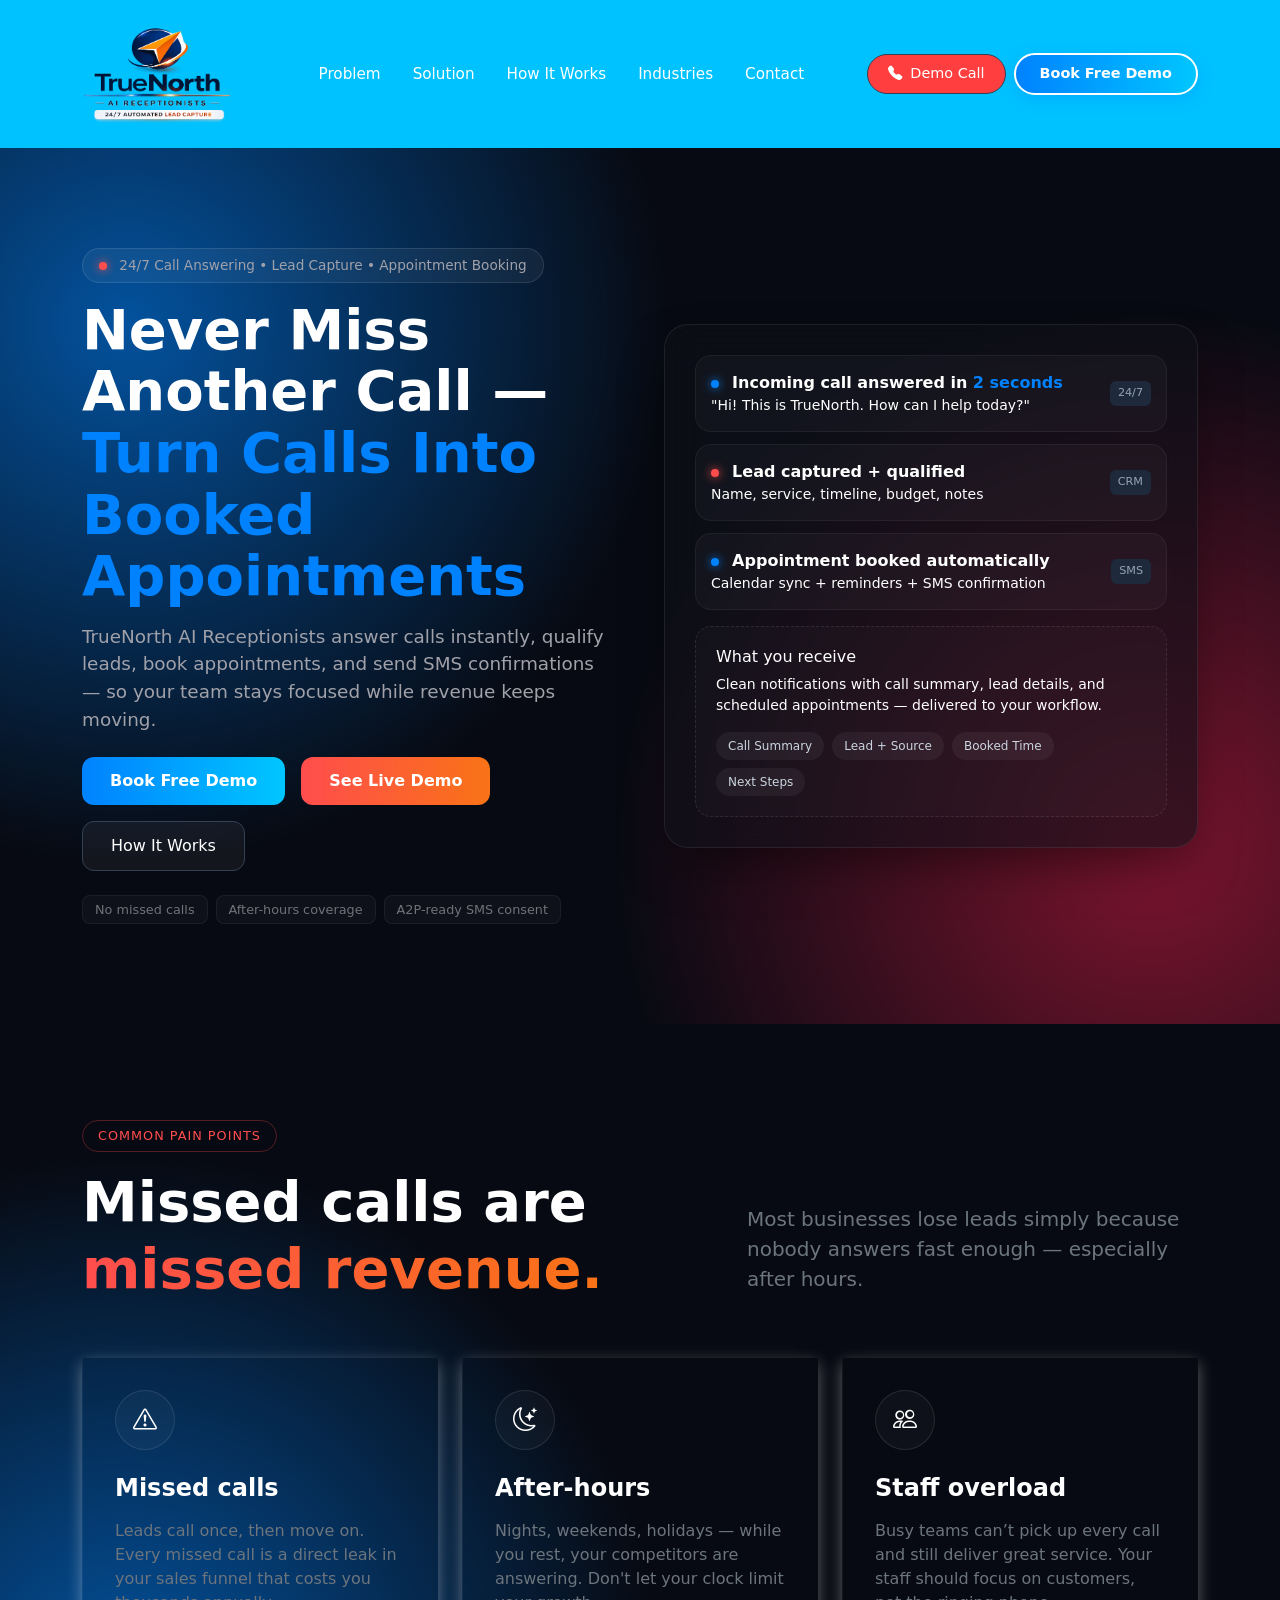
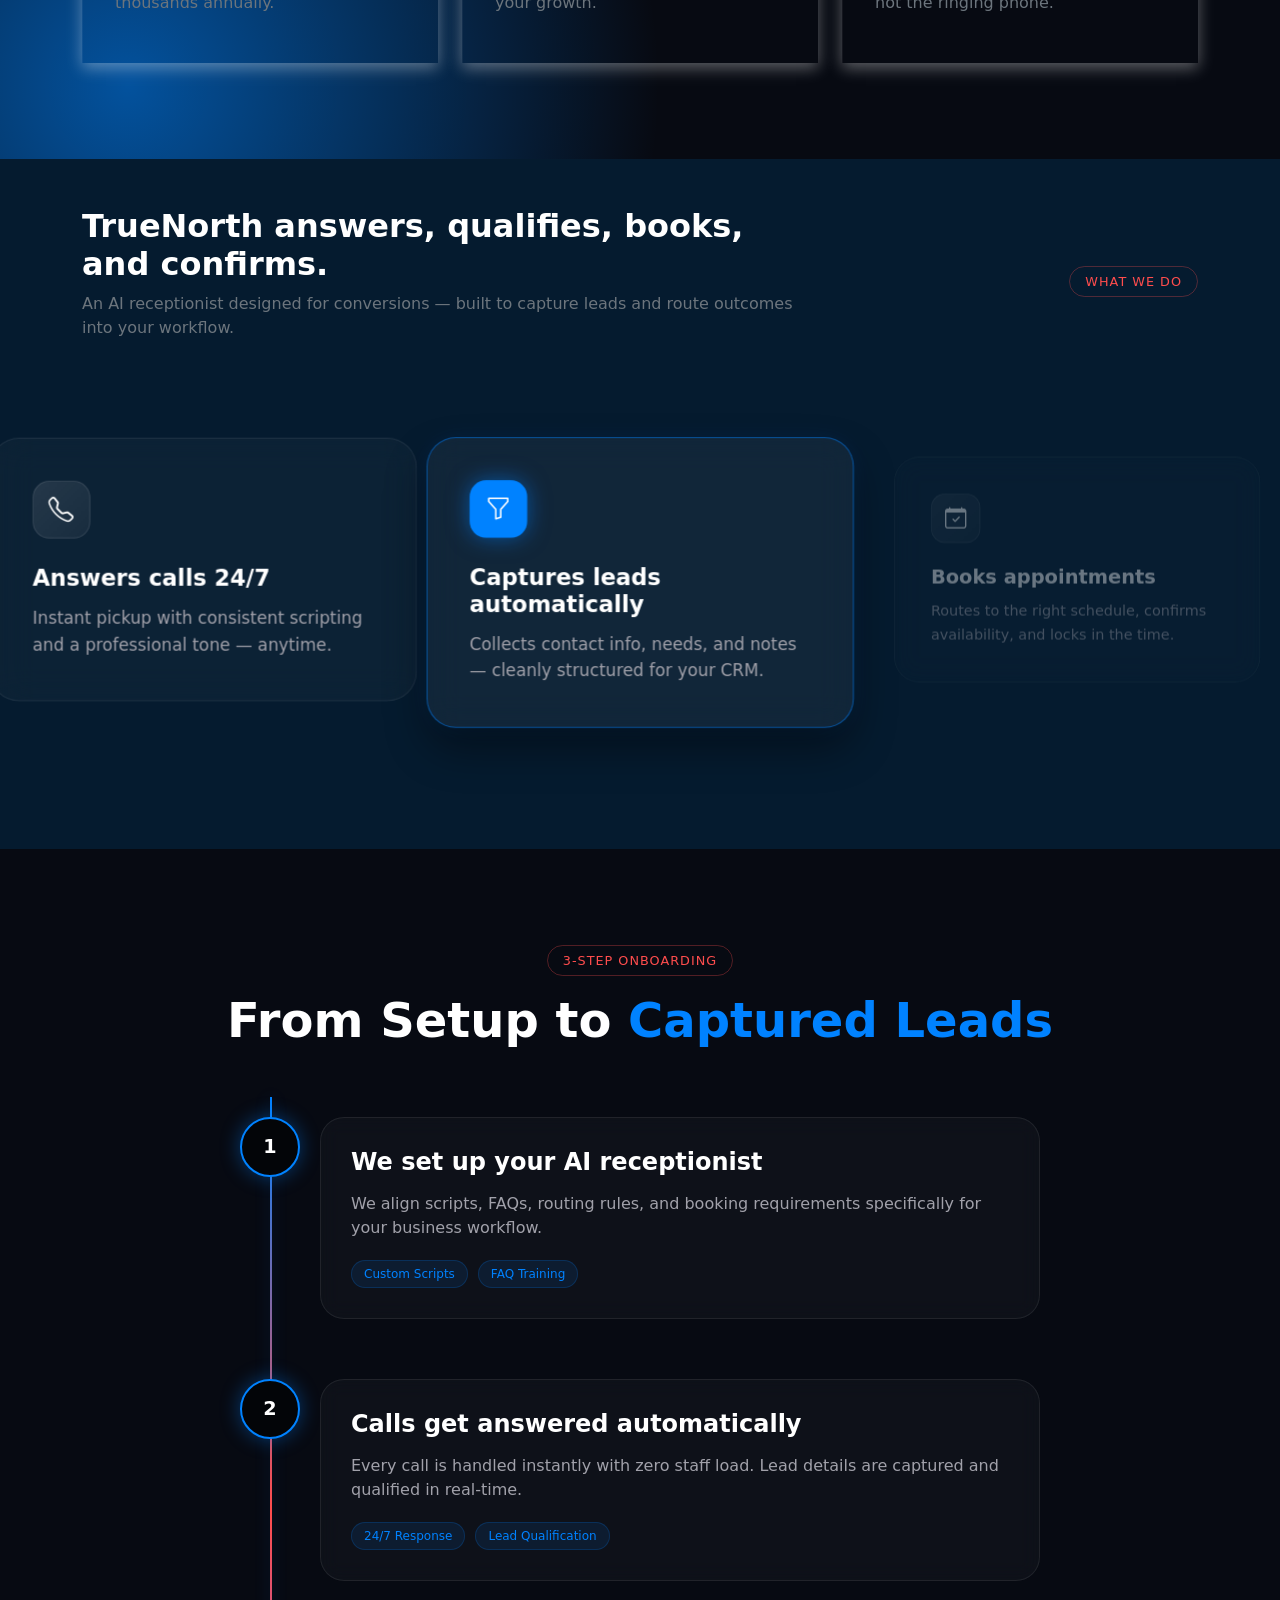
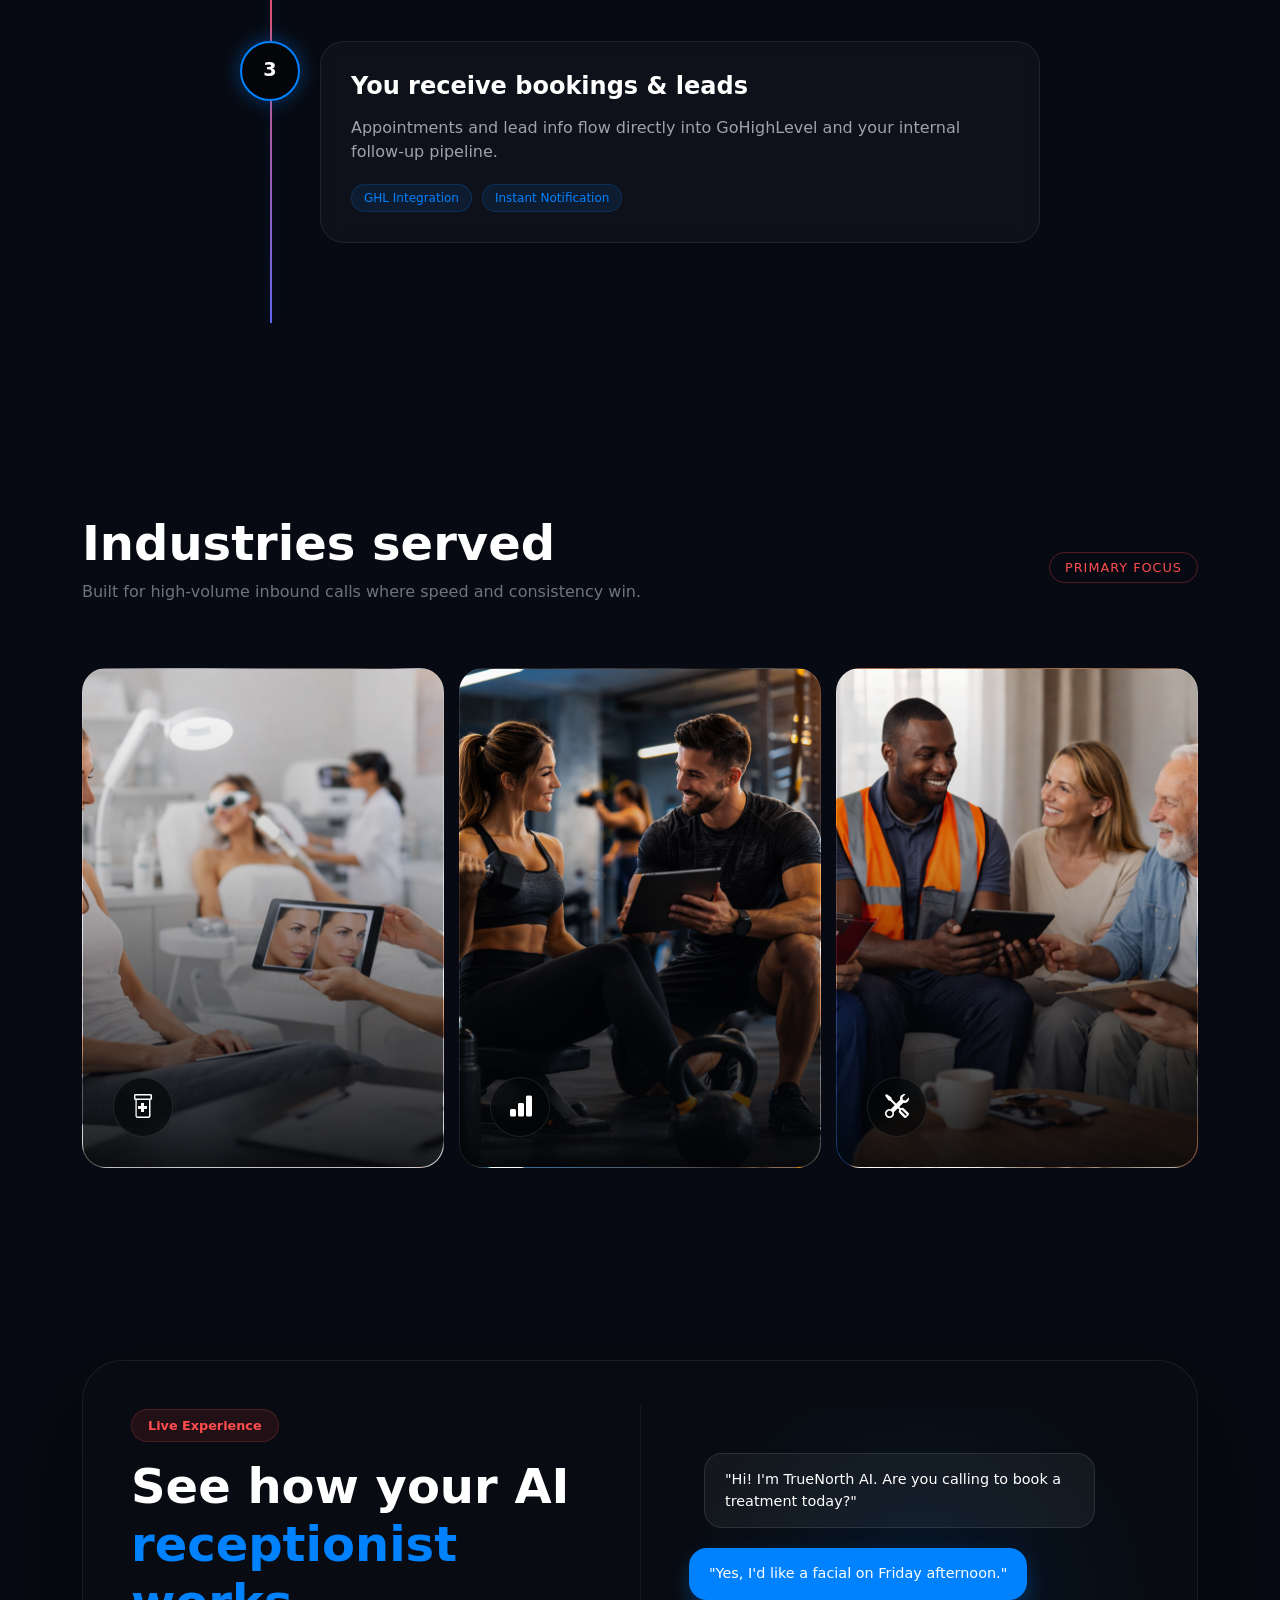
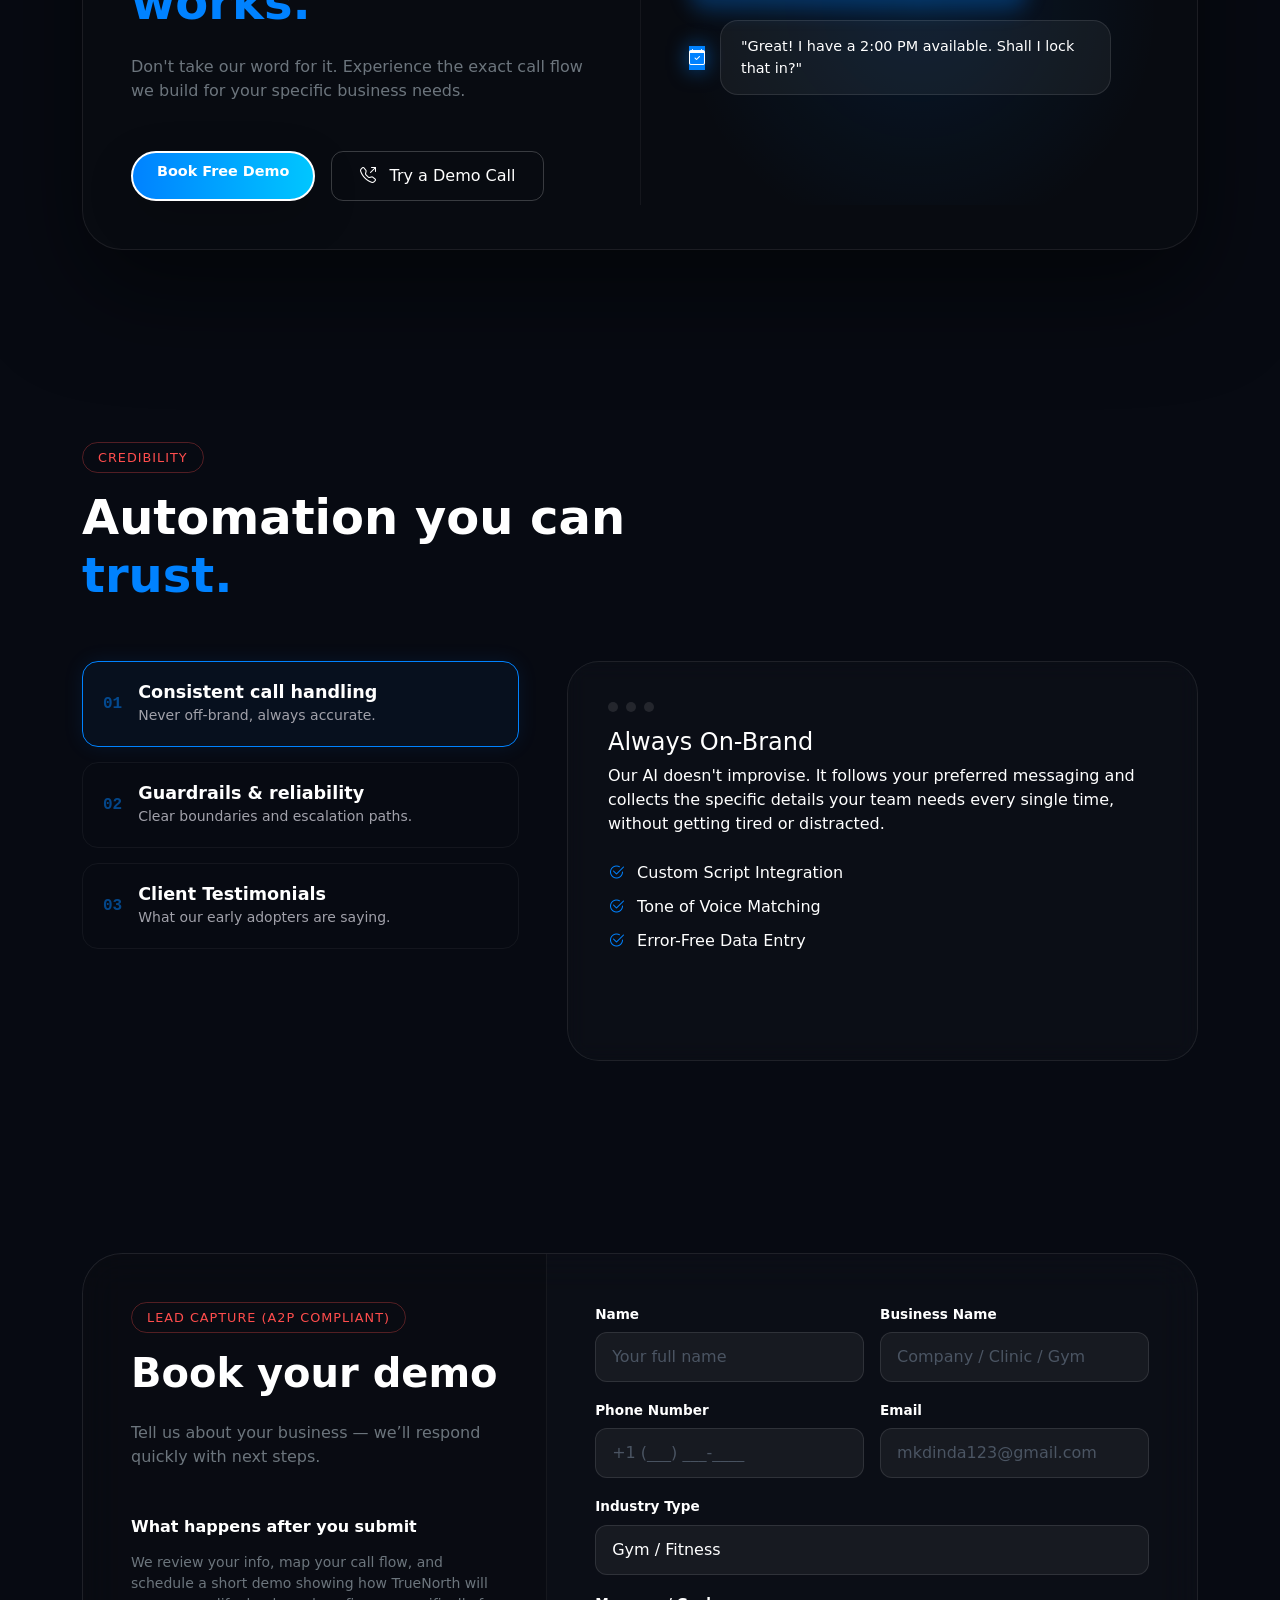
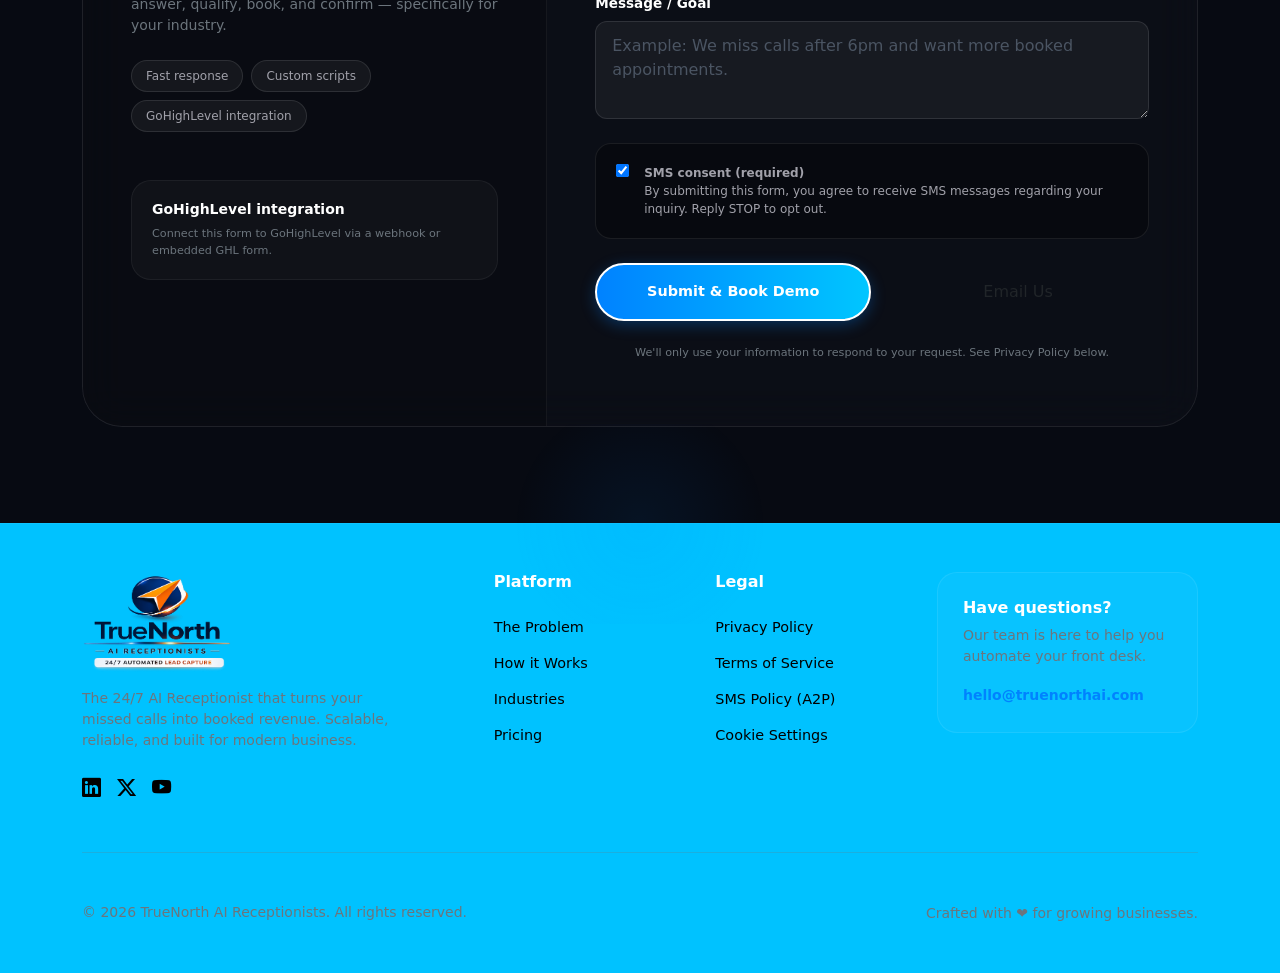
==== index.html @ abf44ddb "Add files via upload" ====
<!DOCTYPE html>
<html lang="en">

<head>
    <meta charset="UTF-8">
    <meta name="viewport" content="width=device-width, initial-scale=1.0">
    <title>TrueNorth | AI Receptionists</title>

    <!-- link bootstrap css cdn -->
    <link href="https://cdn.jsdelivr.net/npm/bootstrap@5.3.0/dist/css/bootstrap.min.css" rel="stylesheet">
    <link rel="stylesheet" href="https://cdn.jsdelivr.net/npm/bootstrap-icons@1.13.1/font/bootstrap-icons.min.css">

    <link rel="stylesheet" href="https://cdn.jsdelivr.net/npm/swiper@11/swiper-bundle.min.css" />

    <!-- link custom css -->
    <link rel="stylesheet" href="./assets/css/style.css">
</head>

<body>

    <!-- ===================HEADER SECTION =================== -->

    <header class="navbar navbar-expand-lg sticky-top custom-header">
        <div class="container">
            <a class="navbar-brand d-flex align-items-center" href="#">
                <div class="logo-box me-2"> <img src="./assets/img/logo2.png" alt="brand-logo"></div>
            </a>

            <button class="navbar-toggler" type="button" data-bs-toggle="collapse" data-bs-target="#navbarNav">
                <span class="navbar-toggler-icon"></span>
            </button>

            <div class="collapse navbar-collapse justify-content-center" id="navbarNav">
                <ul class="navbar-nav">
                    <li class="nav-item"><a class="nav-link" href="#problem">Problem</a></li>
                    <li class="nav-item"><a class="nav-link" href="#solution">Solution</a></li>
                    <li class="nav-item"><a class="nav-link" href="#how-it-works">How It Works</a></li>
                    <li class="nav-item"><a class="nav-link" href="#industries">Industries</a></li>
                    <li class="nav-item"><a class="nav-link" href="#contact">Contact</a></li>
                </ul>
            </div>

            <div class="d-none d-lg-flex align-items-center gap-2">
                <a href="#" class="btn btn-demo">
                    <i class="bi bi-telephone-fill me-1"></i> Demo Call
                </a>
                <a href="#contact" class="btn btn-primary-gradient">Book Free Demo</a>
            </div>
        </div>
    </header>

    <!-- =======================main section start =============== -->

    <main>
        <!-- ===================Hero Section Start ================ -->
        <section class="hero-section d-flex align-items-center">
            <div class="container">
                <div class="row align-items-center g-5">

                    <div class="col-lg-6 text-start">
                        <div class="badge-pill mb-3">
                            <span class="dot red"></span> 24/7 Call Answering • Lead Capture • Appointment Booking
                        </div>
                        <h1 class="hero-title mb-3">
                            Never Miss Another Call — <br>
                            <span class="text-blue">Turn Calls Into Booked Appointments</span>
                        </h1>
                        <p class="hero-subtitle mb-4">
                            TrueNorth AI Receptionists answer calls instantly, qualify leads, book appointments, and
                            send SMS confirmations — so your team stays focused while revenue keeps moving.
                        </p>

                        <div class="d-flex flex-wrap gap-3 mb-4">
                            <a href="#" class="btn btn-primary-hero">Book Free Demo</a>
                            <a href="#" class="btn btn-secondary-hero">See Live Demo</a>
                            <a href="#" class="btn btn-outline-hero">How It Works</a>
                        </div>

                        <div class="d-flex flex-wrap gap-2">
                            <span class="trust-tag">No missed calls</span>
                            <span class="trust-tag">After-hours coverage</span>
                            <span class="trust-tag">A2P-ready SMS consent</span>
                        </div>
                    </div>

                    <div class="col-lg-6">
                        <div class="glass-card">
                            <div class="status-item">
                                <div class="d-flex justify-content-between align-items-center">
                                    <div>
                                        <span class="dot blue"></span> <strong>Incoming call answered in <span
                                                class="text-blue">2 seconds</span></strong>
                                        <p class="mb-0 small text-white">"Hi! This is TrueNorth. How can I help today?"
                                        </p>
                                    </div>
                                    <span class="mini-badge">24/7</span>
                                </div>
                            </div>
                            <div class="status-item">
                                <div class="d-flex justify-content-between align-items-center">
                                    <div>
                                        <span class="dot red"></span> <strong>Lead captured + qualified</strong>
                                        <p class="mb-0 small text-white">Name, service, timeline, budget, notes</p>
                                    </div>
                                    <span class="mini-badge">CRM</span>
                                </div>
                            </div>
                            <div class="status-item">
                                <div class="d-flex justify-content-between align-items-center">
                                    <div>
                                        <span class="dot blue"></span> <strong>Appointment booked automatically</strong>
                                        <p class="mb-0 small text-white
                                        ">Calendar sync + reminders + SMS confirmation
                                        </p>
                                    </div>
                                    <span class="mini-badge">SMS</span>
                                </div>
                            </div>

                            <div class="summary-box mt-3">
                                <h6>What you receive</h6>
                                <p class="small text-white">Clean notifications with call summary, lead details, and
                                    scheduled appointments — delivered to your workflow.</p>
                                <div class="d-flex flex-wrap gap-2">
                                    <span class="tag-sm">Call Summary</span>
                                    <span class="tag-sm">Lead + Source</span>
                                    <span class="tag-sm">Booked Time</span>
                                    <span class="tag-sm">Next Steps</span>
                                </div>
                            </div>
                        </div>
                    </div>

                </div>
            </div>
        </section>

        <!-- ====================problem section ================= -->
        <section class="problem-section py-5">
            <div class="container py-lg-5">
                <div class="row mb-5 align-items-end">
                    <div class="col-lg-7">
                        <span class="badge-pill-outline mb-3">Common pain points</span>
                        <h2 class="display-4 fw-bold text-white">Missed calls are <br><span
                                class="text-gradient-red">missed revenue.</span></h2>
                    </div>
                    <div class="col-lg-5">
                        <p class="text-secondary fs-5">Most businesses lose leads simply because nobody answers fast
                            enough — especially after hours.</p>
                    </div>
                </div>

                <div class="row g-4">
                    <div class="col-md-4">
                        <div class="problem-item h-100">
                            <div class="icon-circle mb-4">
                                <i class="bi bi-exclamation-triangle"></i>
                            </div>
                            <h4>Missed calls</h4>
                            <p class="text-secondary">Leads call once, then move on. Every missed call is a direct leak
                                in your sales funnel that costs you thousands annually.</p>
                            <div class="problem-line"></div>
                        </div>
                    </div>

                    <div class="col-md-4">
                        <div class="problem-item h-100">
                            <div class="icon-circle mb-4">
                                <i class="bi bi-moon-stars"></i>
                            </div>
                            <h4>After-hours</h4>
                            <p class="text-secondary">Nights, weekends, holidays — while you rest, your competitors are
                                answering. Don't let your clock limit your growth.</p>
                            <div class="problem-line"></div>
                        </div>
                    </div>

                    <div class="col-md-4">
                        <div class="problem-item h-100">
                            <div class="icon-circle mb-4">
                                <i class="bi bi-people"></i>
                            </div>
                            <h4>Staff overload</h4>
                            <p class="text-secondary">Busy teams can’t pick up every call and still deliver great
                                service. Your staff should focus on customers, not the ringing phone.</p>
                            <div class="problem-line"></div>
                        </div>
                    </div>
                </div>
            </div>
        </section>

        <!-- =====================solution-slider-section ================= -->

        <section class="solution-slider-section py-5">
            <div class="container mb-5">
                <div class="row align-items-center">
                    <div class="col-md-8">
                        <h2 class="text-white fw-bold">TrueNorth answers, qualifies, books, and confirms.</h2>
                        <p class="text-secondary">An AI receptionist designed for conversions — built to capture leads
                            and route outcomes into your workflow.</p>
                    </div>
                    <div class="col-md-4 text-md-end">
                        <span class="badge-pill-outline">What we do</span>
                    </div>
                </div>
            </div>

            <div class="swiper solutionSwiper">
                <div class="swiper-wrapper">

                    <div class="swiper-slide">
                        <div class="solution-card">
                            <div class="icon-box"><i class="bi bi-telephone"></i></div>
                            <h5>Answers calls 24/7</h5>
                            <p>Instant pickup with consistent scripting and a professional tone — anytime.</p>
                        </div>
                    </div>

                    <div class="swiper-slide">
                        <div class="solution-card">
                            <div class="icon-box"><i class="bi bi-funnel"></i></div>
                            <h5>Captures leads automatically</h5>
                            <p>Collects contact info, needs, and notes — cleanly structured for your CRM.</p>
                        </div>
                    </div>

                    <div class="swiper-slide">
                        <div class="solution-card">
                            <div class="icon-box"><i class="bi bi-calendar-check"></i></div>
                            <h5>Books appointments</h5>
                            <p>Routes to the right schedule, confirms availability, and locks in the time.</p>
                        </div>
                    </div>

                    <div class="swiper-slide">
                        <div class="solution-card">
                            <div class="icon-box"><i class="bi bi-chat-dots"></i></div>
                            <h5>Sends SMS confirmations</h5>
                            <p>Automatic confirmation + reminders with A2P-compliant consent.</p>
                        </div>
                    </div>

                    <div class="swiper-slide">
                        <div class="solution-card">
                            <div class="icon-box"><i class="bi bi-diagram-3"></i></div>
                            <h5>Integrates with workflows</h5>
                            <p>Pushes outcomes into GoHighLevel and internal processes for fast follow-up.</p>
                        </div>
                    </div>

                </div>
            </div>
        </section>

        <!-- =========================how to work section =============== -->
        <section class="how-it-works-vertical py-5">
            <div class="container py-5">
                <div class="text-center mb-5">
                    <span class="badge-pill-outline mb-3">3-Step Onboarding</span>
                    <h2 class="display-5 fw-bold text-white">From Setup to <span class="text-blue">Captured Leads</span>
                    </h2>
                </div>

                <div class="timeline-container">
                    <div class="timeline-line"></div>

                    <div class="timeline-item">
                        <div class="timeline-dot">1</div>
                        <div class="timeline-content">
                            <div class="glass-node">
                                <h4>We set up your AI receptionist</h4>
                                <p>We align scripts, FAQs, routing rules, and booking requirements specifically for your
                                    business workflow.</p>
                                <div class="node-tags">
                                    <span>Custom Scripts</span>
                                    <span>FAQ Training</span>
                                </div>
                            </div>
                        </div>
                    </div>

                    <div class="timeline-item">
                        <div class="timeline-dot">2</div>
                        <div class="timeline-content">
                            <div class="glass-node">
                                <h4>Calls get answered automatically</h4>
                                <p>Every call is handled instantly with zero staff load. Lead details are captured and
                                    qualified in real-time.</p>
                                <div class="node-tags">
                                    <span>24/7 Response</span>
                                    <span>Lead Qualification</span>
                                </div>
                            </div>
                        </div>
                    </div>

                    <div class="timeline-item">
                        <div class="timeline-dot">3</div>
                        <div class="timeline-content">
                            <div class="glass-node">
                                <h4>You receive bookings & leads</h4>
                                <p>Appointments and lead info flow directly into GoHighLevel and your internal follow-up
                                    pipeline.</p>
                                <div class="node-tags">
                                    <span>GHL Integration</span>
                                    <span>Instant Notification</span>
                                </div>
                            </div>
                        </div>
                    </div>
                </div>
            </div>
        </section>

        <!--====================== industries-accordion-section======================== -->
        <section class="industries-accordion-section py-5">
            <div class="container py-5">
                <div class="row mb-5 align-items-center">
                    <div class="col-md-8">
                        <h2 class="display-5 fw-bold text-white">Industries served</h2>
                        <p class="text-secondary">Built for high-volume inbound calls where speed and consistency win.
                        </p>
                    </div>
                    <div class="col-md-4 text-md-end">
                        <span class="badge-pill-outline">Primary focus</span>
                    </div>
                </div>

                <div class="accordion-container">

                    <div class="accordion-panel active" style="background-image: url('./assets/img/med-spa.png');">
                        <div class="panel-overlay"></div>
                        <div class="panel-content">
                            <div class="panel-icon"><i class="bi bi-prescription2"></i></div>
                            <div class="panel-text">
                                <h3>Med Spas</h3>
                                <p>Consults, treatments, packages — capture leads and book fast without missing peak
                                    demand.</p>
                            </div>
                        </div>
                    </div>

                    <div class="accordion-panel" style="background-image: url('./assets/img/gym.png');">
                        <div class="panel-overlay"></div>
                        <div class="panel-content">
                            <div class="panel-icon"><i class="bi bi-bar-chart-fill"></i></div>
                            <div class="panel-text">
                                <h3>Gyms & Fitness</h3>
                                <p>Trials, memberships, class schedules — convert calls into show-ups with SMS
                                    confirmation.</p>
                            </div>
                        </div>
                    </div>

                    <div class="accordion-panel" style="background-image: url('./assets/img/business.png');">
                        <div class="panel-overlay"></div>
                        <div class="panel-content">
                            <div class="panel-icon"><i class="bi bi-tools"></i></div>
                            <div class="panel-text">
                                <h3>Service Businesses</h3>
                                <p>Repairs, home services, local pros — qualify jobs, capture details, and schedule
                                    visits.</p>
                            </div>
                        </div>
                    </div>

                </div>
            </div>
        </section>

        <!-- ======================call to action ===================== -->

        <section class="demo-cta-premium py-5">
            <div class="container py-lg-5">
                <div class="glass-cta-wrapper">
                    <div class="row align-items-center g-0">

                        <div class="col-lg-6 p-5">
                            <span class="badge-pill-red mb-3">Live Experience</span>
                            <h2 class="display-5 fw-bold text-white mb-4">See how your AI <br><span
                                    class="text-blue">receptionist works.</span></h2>
                            <p class="text-secondary mb-5">Don't take our word for it. Experience the exact call flow we
                                build for your specific business needs.</p>

                            <div class="d-flex flex-wrap gap-3">
                                <a href="#contact" class="btn btn-primary-gradient shadow-lg">Book Free Demo</a>
                                <a href="tel:+123456789" class="btn btn-outline-white">
                                    <i class="bi bi-telephone-outbound me-2"></i> Try a Demo Call
                                </a>
                            </div>
                        </div>

                        <div class="col-lg-6 bg-interactive-flow p-5">
                            <div class="flow-container">
                                <div class="flow-step visible">
                                    <div class="flow-icon"><i class="bi bi-person-voice"></i></div>
                                    <div class="flow-bubble-ai">"Hi! I'm TrueNorth AI. Are you calling to book a
                                        treatment today?"</div>
                                </div>
                                <div class="flow-step delayed-1">
                                    <div class="flow-bubble-user">"Yes, I'd like a facial on Friday afternoon."</div>
                                </div>
                                <div class="flow-step delayed-2">
                                    <div class="flow-icon active-glow"><i class="bi bi-calendar-check"></i></div>
                                    <div class="flow-bubble-ai">"Great! I have a 2:00 PM available. Shall I lock that
                                        in?"</div>
                                </div>
                                <div class="flow-line"></div>
                            </div>
                        </div>

                    </div>
                </div>
            </div>
        </section>

        <!-- =====================trust section ==================== -->

        <section class="trust-section py-5">
            <div class="container py-lg-5">
                <div class="row mb-5">
                    <div class="col-lg-6">
                        <span class="badge-pill-outline mb-3">Credibility</span>
                        <h2 class="display-5 fw-bold text-white">Automation you can <span
                                class="text-blue">trust.</span></h2>
                    </div>
                </div>

                <div class="row g-5">
                    <div class="col-lg-5">
                        <div class="nav flex-column nav-pills custom-trust-tabs" id="v-pills-tab" role="tablist">
                            <button class="nav-link active" id="pill-consistent-tab" data-bs-toggle="pill"
                                data-bs-target="#pill-consistent" type="button" role="tab">
                                <div class="d-flex align-items-center">
                                    <span class="tab-number me-3">01</span>
                                    <div>
                                        <h5>Consistent call handling</h5>
                                        <p class="mb-0 small">Never off-brand, always accurate.</p>
                                    </div>
                                </div>
                            </button>

                            <button class="nav-link" id="pill-guardrails-tab" data-bs-toggle="pill"
                                data-bs-target="#pill-guardrails" type="button" role="tab">
                                <div class="d-flex align-items-center">
                                    <span class="tab-number me-3">02</span>
                                    <div>
                                        <h5>Guardrails & reliability</h5>
                                        <p class="mb-0 small">Clear boundaries and escalation paths.</p>
                                    </div>
                                </div>
                            </button>

                            <button class="nav-link" id="pill-testimonials-tab" data-bs-toggle="pill"
                                data-bs-target="#pill-testimonials" type="button" role="tab">
                                <div class="d-flex align-items-center">
                                    <span class="tab-number me-3">03</span>
                                    <div>
                                        <h5>Client Testimonials</h5>
                                        <p class="mb-0 small">What our early adopters are saying.</p>
                                    </div>
                                </div>
                            </button>
                        </div>
                    </div>

                    <div class="col-lg-7">
                        <div class="tab-content glass-display-window" id="v-pills-tabContent">
                            <div class="tab-pane fade show active" id="pill-consistent" role="tabpanel">
                                <div class="display-inner">
                                    <div class="mockup-header mb-3">
                                        <span class="dot-win"></span><span class="dot-win"></span><span
                                            class="dot-win"></span>
                                    </div>
                                    <h4>Always On-Brand</h4>
                                    <p>Our AI doesn't improvise. It follows your preferred messaging and collects the
                                        specific details your team needs every single time, without getting tired or
                                        distracted.</p>
                                    <ul class="feature-list">
                                        <li><i class="bi bi-check2-circle text-blue me-2"></i> Custom Script Integration
                                        </li>
                                        <li><i class="bi bi-check2-circle text-blue me-2"></i> Tone of Voice Matching
                                        </li>
                                        <li><i class="bi bi-check2-circle text-blue me-2"></i> Error-Free Data Entry
                                        </li>
                                    </ul>
                                </div>
                            </div>
                            <div class="tab-pane fade" id="pill-guardrails" role="tabpanel">
                                <div class="display-inner">
                                    <h4>Built-in Safety</h4>
                                    <p>We implement strict guardrails. If a call becomes too complex or falls outside
                                        the AI's training, it seamlessly escalates to a human or follows your exact
                                        fallback protocol.</p>
                                    <div class="guardrail-visual mt-4">
                                        <div class="safe-zone">AI Processing Zone</div>
                                        <div class="transfer-line">Complex Query → Human Handoff</div>
                                    </div>
                                </div>
                            </div>
                            <div class="tab-pane fade" id="pill-testimonials" role="tabpanel">
                                <div class="display-inner text-center py-5">
                                    <i class="bi bi-chat-quote display-1 text-blue opacity-25"></i>
                                    <h4 class="mt-3">Ready for your success story</h4>
                                    <p>We are currently onboarding a select group of partners. This section will feature
                                        your peers once they experience the TrueNorth advantage.</p>
                                </div>
                            </div>
                        </div>
                    </div>
                </div>
            </div>
        </section>

        <!-- =========================contact section ================== -->

        <section id="contact" class="book-demo-section py-5">
            <div class="container py-lg-5">
                <div class="glass-main-card">
                    <div class="row g-0">

                        <div class="col-lg-5 process-panel p-4 p-md-5">
                            <span class="badge-pill-outline mb-3">Lead capture (A2P compliant)</span>
                            <h2 class="display-6 fw-bold text-white mb-4">Book your demo</h2>
                            <p class="text-secondary mb-5">Tell us about your business — we’ll respond quickly with next
                                steps.</p>

                            <div class="process-steps">
                                <h6 class="text-white fw-bold mb-3">What happens after you submit</h6>
                                <p class="small text-secondary mb-4">We review your info, map your call flow, and
                                    schedule a short demo showing how TrueNorth will answer, qualify, book, and confirm
                                    — specifically for your industry.</p>

                                <div class="d-flex flex-wrap gap-2 mb-5">
                                    <span class="tag-pill">Fast response</span>
                                    <span class="tag-pill">Custom scripts</span>
                                    <span class="tag-pill">GoHighLevel integration</span>
                                </div>

                                <div class="integration-box mt-auto">
                                    <h6 class="text-white small fw-bold">GoHighLevel integration</h6>
                                    <p class="x-small text-secondary mb-0">Connect this form to GoHighLevel via a
                                        webhook or embedded GHL form.</p>
                                </div>
                            </div>
                        </div>

                        <div class="col-lg-7 form-panel p-4 p-md-5">
                            <form action="#" method="POST" class="row g-3">
                                <div class="col-md-6">
                                    <label class="form-label">Name</label>
                                    <input type="text" class="form-control" placeholder="Your full name">
                                </div>
                                <div class="col-md-6">
                                    <label class="form-label">Business Name</label>
                                    <input type="text" class="form-control" placeholder="Company / Clinic / Gym">
                                </div>
                                <div class="col-md-6">
                                    <label class="form-label">Phone Number</label>
                                    <input type="tel" class="form-control" placeholder="+1 (___) ___-____">
                                </div>
                                <div class="col-md-6">
                                    <label class="form-label">Email</label>
                                    <input type="email" class="form-control" placeholder="mkdinda123@gmail.com">
                                </div>
                                <div class="col-12">
                                    <label class="form-label">Industry Type</label>
                                    <select class="form-select">
                                        <option>Gym / Fitness</option>
                                        <option>Med Spa</option>
                                        <option>Service Business</option>
                                    </select>
                                </div>
                                <div class="col-12">
                                    <label class="form-label">Message / Goal</label>
                                    <textarea class="form-control" rows="3"
                                        placeholder="Example: We miss calls after 6pm and want more booked appointments."></textarea>
                                </div>

                                <div class="col-12 mt-4">
                                    <div class="consent-box">
                                        <input type="checkbox" id="sms-check" checked>
                                        <label for="sms-check">
                                            <strong>SMS consent (required)</strong><br>
                                            By submitting this form, you agree to receive SMS messages regarding your
                                            inquiry. Reply STOP to opt out.
                                        </label>
                                    </div>
                                </div>

                                <div class="col-12 d-flex gap-3 mt-4">
                                    <button type="submit" class="btn btn-primary-gradient w-100 py-3">Submit & Book
                                        Demo</button>
                                    <button type="button" class="btn btn-dark-outline w-100 py-3">Email Us</button>
                                </div>
                            </form>
                            <p class="text-center mt-4 x-small text-secondary">We'll only use your information to
                                respond to your request. See Privacy Policy below.</p>
                        </div>

                    </div>
                </div>
            </div>
        </section>
    </main>

    <!-- ====================footer section =============== -->
    <footer class="footer-section py-5">
        <div class="container">
            <div class="row g-4 justify-content-between">

                <div class="col-lg-4">
                    <div class="d-flex align-items-center mb-3">
                        <div class="footer-logo-box me-2"><img src="./assets/img/logo2.png" alt="footer-logo"> </div>
                    </div>
                    <p class="text-secondary small pe-lg-5">
                        The 24/7 AI Receptionist that turns your missed calls into booked revenue.
                        Scalable, reliable, and built for modern business.
                    </p>
                    <div class="footer-socials d-flex gap-3 mt-4">
                        <a href="#"><i class="bi bi-linkedin"></i></a>
                        <a href="#"><i class="bi bi-twitter-x"></i></a>
                        <a href="#"><i class="bi bi-youtube"></i></a>
                    </div>
                </div>

                <div class="col-6 col-md-3 col-lg-2">
                    <h6 class="text-white fw-bold mb-4">Platform</h6>
                    <ul class="list-unstyled footer-links">
                        <li><a href="#problem">The Problem</a></li>
                        <li><a href="#solution">How it Works</a></li>
                        <li><a href="#industries">Industries</a></li>
                        <li><a href="#contact">Pricing</a></li>
                    </ul>
                </div>

                <div class="col-6 col-md-3 col-lg-2">
                    <h6 class="text-white fw-bold mb-4">Legal</h6>
                    <ul class="list-unstyled footer-links">
                        <li><a href="#">Privacy Policy</a></li>
                        <li><a href="#">Terms of Service</a></li>
                        <li><a href="#">SMS Policy (A2P)</a></li>
                        <li><a href="#">Cookie Settings</a></li>
                    </ul>
                </div>

                <div class="col-lg-3">
                    <div class="footer-cta-box">
                        <h6 class="text-white fw-bold">Have questions?</h6>
                        <p class="small text-secondary">Our team is here to help you automate your front desk.</p>
                        <a href="mailto:hello@truenorthai.com"
                            class="text-blue text-decoration-none fw-bold small">hello@truenorthai.com</a>
                    </div>
                </div>

            </div>

            <hr class="my-5 border-secondary opacity-10">
            <div class="row align-items-center">
                <div class="col-md-6 text-center text-md-start">
                    <p class="small text-secondary mb-0">© 2026 TrueNorth AI Receptionists. All rights reserved.</p>
                </div>
                <div class="col-md-6 text-center text-md-end mt-3 mt-md-0">
                    <span class="small text-secondary">Crafted with ❤️ for growing businesses.</span>
                </div>
            </div>
        </div>
    </footer>


    <script src="https://cdnjs.cloudflare.com/ajax/libs/jquery/3.7.1/jquery.min.js"></script>

    <script src="https://cdn.jsdelivr.net/npm/swiper@11/swiper-bundle.min.js"></script>

    <script src="	https://cdn.jsdelivr.net/npm/bootstrap@5.3.8/dist/js/bootstrap.bundle.min.js"></script>

    <script>
        const solutionSwiper = new Swiper(".solutionSwiper", {
            loop: true,
            centeredSlides: true, // 🔥 makes middle slide active
            slidesPerView: 1,
            spaceBetween: 30,
            grabCursor: true,
            autoplay: {
                delay: 2500,
                disableOnInteraction: false,
            },
            speed: 800,
            breakpoints: {
                768: {
                    slidesPerView: 2,
                },
                992: {
                    slidesPerView: 3, // 3 slides so middle becomes active
                },
            },
        });
    </script>
</body>

</html>
---- assets/css/style.css ----
* {
    padding: 0;
    margin: 0;
    box-sizing: border-box;
}


/* ===== Modern AI Scrollbar ===== */

::-webkit-scrollbar {
    width: 10px;
}

::-webkit-scrollbar-track {
    background: #0f172a;
    /* dark navy */
}

::-webkit-scrollbar-thumb {
    background: linear-gradient(180deg, #0d6efd, #dc3545);
    border-radius: 50px;
    border: 2px solid #0f172a;
    transition: all 0.3s ease;
}

::-webkit-scrollbar-thumb:hover {
    background: linear-gradient(180deg, #dc3545, #0d6efd);
}

/* Firefox Support */
html {
    scrollbar-width: thin;
    scrollbar-color: #0d6efd #0f172a;
}


/* Color Variables */
:root {
    --bg: #070A12;
    --panel: #0B1020;
    --panel2: #0E1630;
    --text: #EAF0FF;
    --muted: #B8C4E8;
    --line: rgba(255, 255, 255, .10);

    --blue: #0B5FFF;
    --blue2: #00C2FF;
    --red: #FF2E4D;

    --shadow: 0 12px 40px rgba(0, 0, 0, .45);
    --radius: 18px;
    --radius2: 26px;
    --max: 1120px;
}

body {
    background-color: var(--bg);
    color: white;
    width: 100% !important;
    overflow-x: hidden !important;
}

/* Header Background & Blur */
.custom-header {
    background: var(--blue2);
    backdrop-filter: blur(12px);
    border-bottom: 1px solid var(--glass-border);
    padding: 1.2rem 0px !important;
    width: 100% !important;
}

/* Logo Styling */
.logo-box {
    width: 150px;
    height: 100px;

    img {
        width: 100%;
        height: 100%;
    }
}

.brand-text {
    color: #fff;
    font-weight: 700;
    letter-spacing: -0.5px;
}

.brand-text small {
    color: var(--nav-gray);
    font-weight: 400;
    font-size: 0.85rem;
    margin-left: 4px;
}

/* Navigation Link Styling */
.navbar-nav .nav-link {
    color: var(--nav-gray) !important;
    font-size: 0.95rem;
    font-weight: 500;
    padding: 0.5rem 1rem !important;
    transition: color 0.3s ease;
}

.navbar-nav .nav-link:hover {
    color: #fff !important;
}

/* Buttons */
.btn-demo {
    background: rgb(255, 63, 63);
    border: 1px solid #334155;
    color: #fff;
    border-radius: 50px;
    padding: 8px 20px;
    font-size: 0.9rem;
    transition: 0.3s;
}

.btn-demo:hover {
    background: rgba(255, 63, 63, 0.753);
    color: #fff;
    border-color: #475569;
}

.btn-primary-gradient {
    background: linear-gradient(90deg, #0082ff, #00c6ff);
    color: white;
    border: 2px solid white;
    border-radius: 50px;
    padding: 8px 24px;
    font-weight: 600;
    font-size: 0.9rem;
    box-shadow: 0 4px 15px rgba(0, 130, 255, 0.3);
}

.btn-primary-gradient:hover {
    transform: translateY(-1px);
    box-shadow: 0 6px 20px rgba(0, 130, 255, 0.5);
    border: 2px solid white;
    color: white;
}





/* ======================Hero section start ================ */

.hero-section {
    padding: 100px 0;
    background: radial-gradient(circle at 10% 20%, rgba(0, 132, 255, 0.589) 0%, transparent 40%),
        radial-gradient(circle at 90% 80%, rgba(225, 29, 71, 0.534) 0%, transparent 40%);
    min-height: 80vh;
}

.badge-pill {
    background: rgba(255, 255, 255, 0.05);
    border: 1px solid rgba(255, 255, 255, 0.1);
    padding: 6px 16px;
    border-radius: 50px;
    display: inline-block;
    font-size: 0.85rem;
    color: #a1a1aa;
}

.hero-title {
    font-size: 3.5rem;
    font-weight: 800;
    line-height: 1.1;
    color: #fff;
}


@media screen and (max-width:576px) {
    .hero-title {
        font-size: 1.5rem !important;
    }
}

.text-blue {
    color: #0082ff;
}

.hero-subtitle {
    font-size: 1.15rem;
    color: #a1a1aa;
    max-width: 540px;
}

.btn-primary-hero {
    background: linear-gradient(90deg, #0082ff, #00c6ff);
    color: #fff;
    border-radius: 12px;
    padding: 12px 28px;
    font-weight: 600;
    border: none;
}

.btn-secondary-hero {
    background: linear-gradient(90deg, #ff4d4d, #f97316);
    color: #fff;
    border-radius: 12px;
    padding: 12px 28px;
    font-weight: 600;
    border: none;
}

.btn-outline-hero {
    background: rgba(255, 255, 255, 0.05);
    border: 1px solid #334155;
    color: #fff;
    border-radius: 12px;
    padding: 12px 28px;
}

.trust-tag {
    font-size: 0.8rem;
    color: #71717a;
    background: rgba(255, 255, 255, 0.03);
    padding: 4px 12px;
    border-radius: 8px;
    border: 1px solid rgba(255, 255, 255, 0.05);
}

.glass-card {
    background: rgba(15, 17, 26, 0.6);
    backdrop-filter: blur(20px);
    border: 1px solid rgba(255, 255, 255, 0.08);
    border-radius: 24px;
    padding: 30px;
    box-shadow: 0 25px 50px -12px rgba(0, 0, 0, 0.5);
}

.status-item {
    background: rgba(255, 255, 255, 0.03);
    border-radius: 16px;
    padding: 15px;
    margin-bottom: 12px;
    border: 1px solid rgba(255, 255, 255, 0.05);
}

.mini-badge {
    background: #1e293b;
    font-size: 0.7rem;
    padding: 4px 8px;
    border-radius: 6px;
    color: #94a3b8;
}

.summary-box {
    background: rgba(255, 255, 255, 0.02);
    border-radius: 16px;
    padding: 20px;
    border: 1px dashed rgba(255, 255, 255, 0.1);
}

.tag-sm {
    background: rgba(255, 255, 255, 0.05);
    font-size: 0.75rem;
    padding: 5px 12px;
    border-radius: 50px;
    color: #cbd5e1;
}

.dot {
    height: 8px;
    width: 8px;
    border-radius: 50%;
    display: inline-block;
    margin-right: 8px;
}

.dot.red {
    background-color: #ff4d4d;
    box-shadow: 0 0 10px #ff4d4d;
}

.dot.blue {
    background-color: #0082ff;
    box-shadow: 0 0 10px #0082ff;
}



/* ==================problem section =============== */
.problem-section {
    background: radial-gradient(circle at 10% 90%, rgba(0, 132, 255, 0.589) 0%, transparent 40%);
}

/* Section Typography */
.text-gradient-red {
    background: linear-gradient(90deg, #ff4d4d, #f97316);
    -webkit-background-clip: text;
    -webkit-text-fill-color: transparent;
}

.badge-pill-outline {
    border: 1px solid rgba(255, 77, 77, 0.3);
    color: #ff4d4d;
    padding: 5px 15px;
    border-radius: 50px;
    font-size: 0.8rem;
    text-transform: uppercase;
    letter-spacing: 1px;
    display: inline-block;
}

/* Problem Items */
.problem-item {
    padding: 2rem;
    background: transparent;
    transition: all 0.4s cubic-bezier(0.175, 0.885, 0.32, 1.275);
    position: relative;
    border-left: 1px solid rgba(255, 255, 255, 0.05);
    box-shadow: rgba(255, 255, 255, 0.35) 0px 5px 15px;
}

.problem-item:hover {
    background: rgba(255, 255, 255, 0.02);
    transform: translateY(-10px);
}

.icon-circle {
    width: 60px;
    height: 60px;
    background: rgba(255, 255, 255, 0.03);
    border: 1px solid rgba(255, 255, 255, 0.1);
    border-radius: 50%;
    display: flex;
    align-items: center;
    justify-content: center;
    font-size: 1.5rem;
    color: #fff;
    transition: 0.3s;
}

.problem-item:hover .icon-circle {
    background: #ff4d4d;
    color: #fff;
    box-shadow: 0 0 20px rgba(255, 77, 77, 0.4);
    border-color: #ff4d4d;
}

.problem-item h4 {
    color: #fff;
    font-weight: 700;
    margin-bottom: 1rem;
}

.problem-line {
    position: absolute;
    bottom: 0;
    /* left: 2rem; */
    width: 0;
    height: 2px;
    background: #ff4d4d;
    transition: width 0.4s ease;

}

.problem-item:hover .problem-line {
    width: 100%;
    left: 0px;
}



/* ===================solution-slider-section ================ */
.solution-slider-section {
    background: #003c6657;
}

.solutionSwiper {
    padding: 40px 0 80px 0 !important;
}

/* Base Card Style */
.solution-card {
    background: rgba(255, 255, 255, 0.03);
    backdrop-filter: blur(15px);
    -webkit-backdrop-filter: blur(15px);
    border: 1px solid rgba(255, 255, 255, 0.08);
    border-radius: 28px;
    padding: 40px;
    height: 100%;
    transition: all 0.5s cubic-bezier(0.25, 1, 0.5, 1);
    opacity: 0.4;
    /* Dim side slides */
    transform: scale(0.9);
    /* Shrink side slides */
}

/* Highlight the Active/Centered Slide */
.swiper-slide-active .solution-card,
.swiper-slide-duplicate-active .solution-card {
    opacity: 1;
    transform: scale(1.05);
    /* Make center slide pop */
    border-color: rgba(0, 130, 255, 0.5);
    background: rgba(255, 255, 255, 0.05);
    box-shadow: 0 20px 40px rgba(0, 0, 0, 0.4),
        0 0 20px rgba(0, 130, 255, 0.1);
}

/* Icon Box Upgrade */
.icon-box {
    width: 55px;
    height: 55px;
    background: linear-gradient(135deg, rgba(255, 255, 255, 0.1), rgba(255, 255, 255, 0.05));
    border: 1px solid rgba(255, 255, 255, 0.1);
    border-radius: 16px;
    display: flex;
    align-items: center;
    justify-content: center;
    color: #fff;
    font-size: 1.5rem;
    margin-bottom: 25px;
    transition: 0.3s;
}

.swiper-slide-active .icon-box {
    background: #0082ff;
    box-shadow: 0 0 20px rgba(0, 130, 255, 0.5);
    border-color: transparent;
}

/* Text Styling */
.solution-card h5 {
    font-weight: 700;
    font-size: 1.35rem;
    color: #fff;
    margin-bottom: 12px;
}

.solution-card p {
    color: #a1a1aa;
    line-height: 1.6;
    margin-bottom: 0;
}


/* ===============how to works =============== */

.timeline-container {
    position: relative;
    max-width: 800px;
    margin: 0 auto;
    padding: 20px 0;
}

/* The vertical connecting line */
.timeline-line {
    position: absolute;
    left: 30px;
    top: 0;
    bottom: 0;
    width: 2px;
    background: linear-gradient(to bottom, #0082ff, #ff4d4d, #6366f1);
    box-shadow: 0 0 15px rgba(0, 130, 255, 0.3);
}

.timeline-item {
    position: relative;
    padding-left: 80px;
    margin-bottom: 60px;
}

/* The Glowing Numbered Dots */
.timeline-dot {
    position: absolute;
    left: 0;
    top: 0;
    width: 60px;
    height: 60px;
    background: #030508;
    border: 2px solid #0082ff;
    border-radius: 50%;
    display: flex;
    align-items: center;
    justify-content: center;
    color: #fff;
    font-weight: 800;
    font-size: 1.2rem;
    z-index: 2;
    box-shadow: 0 0 20px rgba(0, 130, 255, 0.4);
}

/* Glass Node Styling */
.glass-node {
    background: rgba(255, 255, 255, 0.03);
    backdrop-filter: blur(10px);
    border: 1px solid rgba(255, 255, 255, 0.08);
    border-radius: 24px;
    padding: 30px;
    transition: 0.3s ease;
}

.timeline-item:hover .glass-node {
    background: rgba(255, 255, 255, 0.06);
    border-color: rgba(255, 255, 255, 0.2);
    transform: translateX(10px);
}

.glass-node h4 {
    color: #fff;
    font-weight: 700;
    margin-bottom: 15px;
}

.glass-node p {
    color: #a1a1aa;
    margin-bottom: 20px;
}

/* Small detail tags */
.node-tags {
    display: flex;
    gap: 10px;
    flex-wrap: wrap;
}

.node-tags span {
    font-size: 0.75rem;
    background: rgba(0, 130, 255, 0.1);
    color: #0082ff;
    padding: 4px 12px;
    border-radius: 50px;
    border: 1px solid rgba(0, 130, 255, 0.2);
}



/* =====================industries-accordion-section ================= */
.accordion-container {
    display: flex;
    width: 100%;
    height: 500px;
    /* Fixed height for the accordion */
    gap: 15px;
    overflow: hidden;
}

.accordion-panel {
    position: relative;
    flex: 1;
    /* All panels start at equal small width */
    background-size: cover;
    background-position: center;
    border-radius: 24px;
    border: 1px solid rgba(255, 255, 255, 0.08);
    cursor: pointer;
    transition: flex 0.6s cubic-bezier(0.16, 1, 0.3, 1);
    /* Ultra smooth ease */
    overflow: hidden;
}

/* 🌙 Dark Overlay to make white text readable over any image */
.panel-overlay {
    position: absolute;
    inset: 0;
    background: linear-gradient(to top, rgba(3, 5, 8, 0.9) 0%, rgba(3, 5, 8, 0.2) 60%, transparent 100%);
    z-index: 1;
}

/* 🎯 The Expansion Trigger */
.accordion-panel:hover {
    flex: 5;
    /* This panel grows massively */
    border-color: rgba(0, 130, 255, 0.3);
}

/* Content Positioning */
.panel-content {
    position: absolute;
    bottom: 0;
    left: 0;
    width: 100%;
    padding: 30px;
    z-index: 2;
    display: flex;
    align-items: flex-end;
    /* Align icon and text to the bottom */
    gap: 20px;
}

.panel-icon {
    width: 60px;
    height: 60px;
    background: rgba(3, 5, 8, 0.6);
    backdrop-filter: blur(10px);
    border: 1px solid rgba(255, 255, 255, 0.1);
    border-radius: 50%;
    display: flex;
    align-items: center;
    justify-content: center;
    font-size: 1.5rem;
    color: #fff;
    flex-shrink: 0;
    /* Prevents icon from crushing */
}

/* 🛠️ Text Visibility (The Premium Part) */
.panel-text {
    flex: 1;
    transition: opacity 0.3s ease, transform 0.4s ease;
    transition-delay: 0.2s;
    /* Wait for expansion to start before showing text */
}

.panel-text h3 {
    color: #fff;
    font-weight: 700;
    margin-bottom: 8px;
    font-size: 1.5rem;
}

.panel-text p {
    color: #a1a1aa;
    margin-bottom: 0;
    line-height: 1.6;
    max-width: 500px;
}

/* Hide text when panel is collapsed */
.accordion-panel:not(:hover) .panel-text {
    opacity: 0;
    transform: translateY(20px);
    pointer-events: none;
    /* User can't click invisible text */
}



/* =====================call to action =============== */

.glass-cta-wrapper {
    background: rgba(10, 12, 18, 0.6);
    border: 1px solid rgba(255, 255, 255, 0.08);
    border-radius: 40px;
    overflow: hidden;
    box-shadow: 0 40px 100px rgba(0, 0, 0, 0.5);
}

.bg-interactive-flow {
    background: radial-gradient(circle at center, rgba(0, 130, 255, 0.1) 0%, transparent 70%);
    border-left: 1px solid rgba(255, 255, 255, 0.05);
    position: relative;
    min-height: 400px;
}

/* Chat Bubbles Style */
.flow-container {
    display: flex;
    flex-direction: column;
    gap: 20px;
    position: relative;
}

.flow-bubble-ai,
.flow-bubble-user {
    padding: 15px 20px;
    border-radius: 18px;
    font-size: 0.9rem;
    max-width: 85%;
    position: relative;
    z-index: 2;
}

.flow-bubble-ai {
    background: rgba(255, 255, 255, 0.05);
    color: #fff;
    border: 1px solid rgba(255, 255, 255, 0.1);
    align-self: flex-start;
}

.flow-bubble-user {
    background: #0082ff;
    color: white;
    align-self: flex-end;
    box-shadow: 0 10px 20px rgba(0, 130, 255, 0.3);
}

/* Animation Reveal */
@keyframes fadeInUp {
    from {
        opacity: 0;
        transform: translateY(20px);
    }

    to {
        opacity: 1;
        transform: translateY(0);
    }
}

.flow-step {
    display: flex;
    align-items: center;
    gap: 15px;
    animation: fadeInUp 0.8s forwards;
}

.delayed-1 {
    animation-delay: 1.5s;
    opacity: 0;
}

.delayed-2 {
    animation-delay: 3s;
    opacity: 0;
}

.active-glow {
    background: #0082ff !important;
    box-shadow: 0 0 20px rgba(0, 130, 255, 0.6) !important;
}

.badge-pill-red {
    background: rgba(255, 77, 77, 0.1);
    color: #ff4d4d;
    padding: 6px 16px;
    border-radius: 50px;
    font-size: 0.8rem;
    font-weight: 700;
    border: 1px solid rgba(255, 77, 77, 0.2);
    display: inline-block;
}

.btn-outline-white {
    border: 1px solid rgba(255, 255, 255, 0.2);
    color: #fff;
    padding: 12px 28px;
    border-radius: 12px;
    transition: 0.3s;
}

.btn-outline-white:hover {
    background: #fff;
    color: #000;
}




/* ====================trust section ================ */

.custom-trust-tabs .nav-link {
    background: transparent;
    border: 1px solid rgba(255, 255, 255, 0.05);
    border-radius: 16px;
    text-align: left;
    padding: 20px;
    margin-bottom: 15px;
    color: #fff;
    transition: 0.3s;
}

.custom-trust-tabs .nav-link h5 {
    margin-bottom: 2px;
    font-weight: 700;
    font-size: 1.1rem;
}

.custom-trust-tabs .nav-link p {
    color: #a1a1aa;
}

.custom-trust-tabs .nav-link.active {
    background: rgba(0, 130, 255, 0.05);
    border-color: #0082ff;
    box-shadow: 0 0 20px rgba(0, 130, 255, 0.1);
}

.tab-number {
    font-family: 'Courier New', monospace;
    font-weight: bold;
    color: #0082ff;
    opacity: 0.5;
}

.glass-display-window {
    background: rgba(255, 255, 255, 0.02);
    border: 1px solid rgba(255, 255, 255, 0.08);
    border-radius: 32px;
    padding: 40px;
    min-height: 400px;
    backdrop-filter: blur(10px);
}

.mockup-header {
    display: flex;
    gap: 8px;
}

.dot-win {
    width: 10px;
    height: 10px;
    background: rgba(255, 255, 255, 0.1);
    border-radius: 50%;
}

.feature-list {
    list-style: none;
    padding: 0;
    margin-top: 25px;
}

.feature-list li {
    margin-bottom: 10px;
    color: #fff;
}



/* ===================contact us section ================== */

.glass-main-card {
    background: rgba(255, 255, 255, 0.02);
    border: 1px solid rgba(255, 255, 255, 0.08);
    border-radius: 40px;
    overflow: hidden;
    backdrop-filter: blur(20px);
}

.process-panel {
    background: rgba(0, 0, 0, 0.2);
    border-right: 1px solid rgba(255, 255, 255, 0.05);
}

/* Tag Styles */
.tag-pill {
    background: rgba(255, 255, 255, 0.05);
    border: 1px solid rgba(255, 255, 255, 0.1);
    color: #a1a1aa;
    padding: 6px 14px;
    border-radius: 50px;
    font-size: 0.75rem;
}

.integration-box {
    background: rgba(255, 255, 255, 0.03);
    border: 1px solid rgba(255, 255, 255, 0.05);
    padding: 20px;
    border-radius: 20px;
}

/* Form Styles */
.form-label {
    color: #fff;
    font-size: 0.85rem;
    font-weight: 600;
    margin-bottom: 8px;
}

.form-control,
.form-select {
    background: rgba(255, 255, 255, 0.05) !important;
    border: 1px solid rgba(255, 255, 255, 0.1) !important;
    color: #fff !important;
    padding: 12px 16px;
    border-radius: 12px;
}

.form-control::placeholder {
    color: #4b5563;
}

/* Consent Box */
.consent-box {
    background: rgba(0, 0, 0, 0.3);
    border: 1px solid rgba(255, 255, 255, 0.08);
    padding: 20px;
    border-radius: 16px;
    display: flex;
    gap: 15px;
    align-items: flex-start;
}

.consent-box label {
    font-size: 0.75rem;
    color: #a1a1aa;
    line-height: 1.5;
}

.x-small {
    font-size: 0.7rem;
}






























/* =========================footer section ================== */

.footer-section {
    background: #00C2FF;
    border-top: 1px solid rgba(255, 255, 255, 0.05);
    position: relative;
}

/* Subtle glow behind the brand */
.footer-section::before {
    content: "";
    position: absolute;
    top: -100px;
    left: 50%;
    transform: translateX(-50%);
    width: 300px;
    height: 200px;
    background: radial-gradient(circle, rgba(0, 130, 255, 0.08) 0%, transparent 70%);
    pointer-events: none;
}

.footer-logo-box {
    width: 150px;
    height: 100px;

    img {
        width: 100%;
        height: 100%;
    }
}

.footer-links li {
    margin-bottom: 12px;
}

.footer-links a {
    color: #000000;
    text-decoration: none;
    font-size: 0.9rem;
    transition: 0.3s ease;
}

.footer-links a:hover {
    color: #0082ff;
    padding-left: 5px;
}

.footer-socials a {
    color: #000000;
    font-size: 1.2rem;
    transition: 0.3s;
}

.footer-socials a:hover {
    color: #fff;
    transform: translateY(-3px);
    display: inline-block;
}

.footer-cta-box {
    background: rgba(255, 255, 255, 0.03);
    border: 1px solid rgba(255, 255, 255, 0.08);
    border-radius: 20px;
    padding: 25px;
}
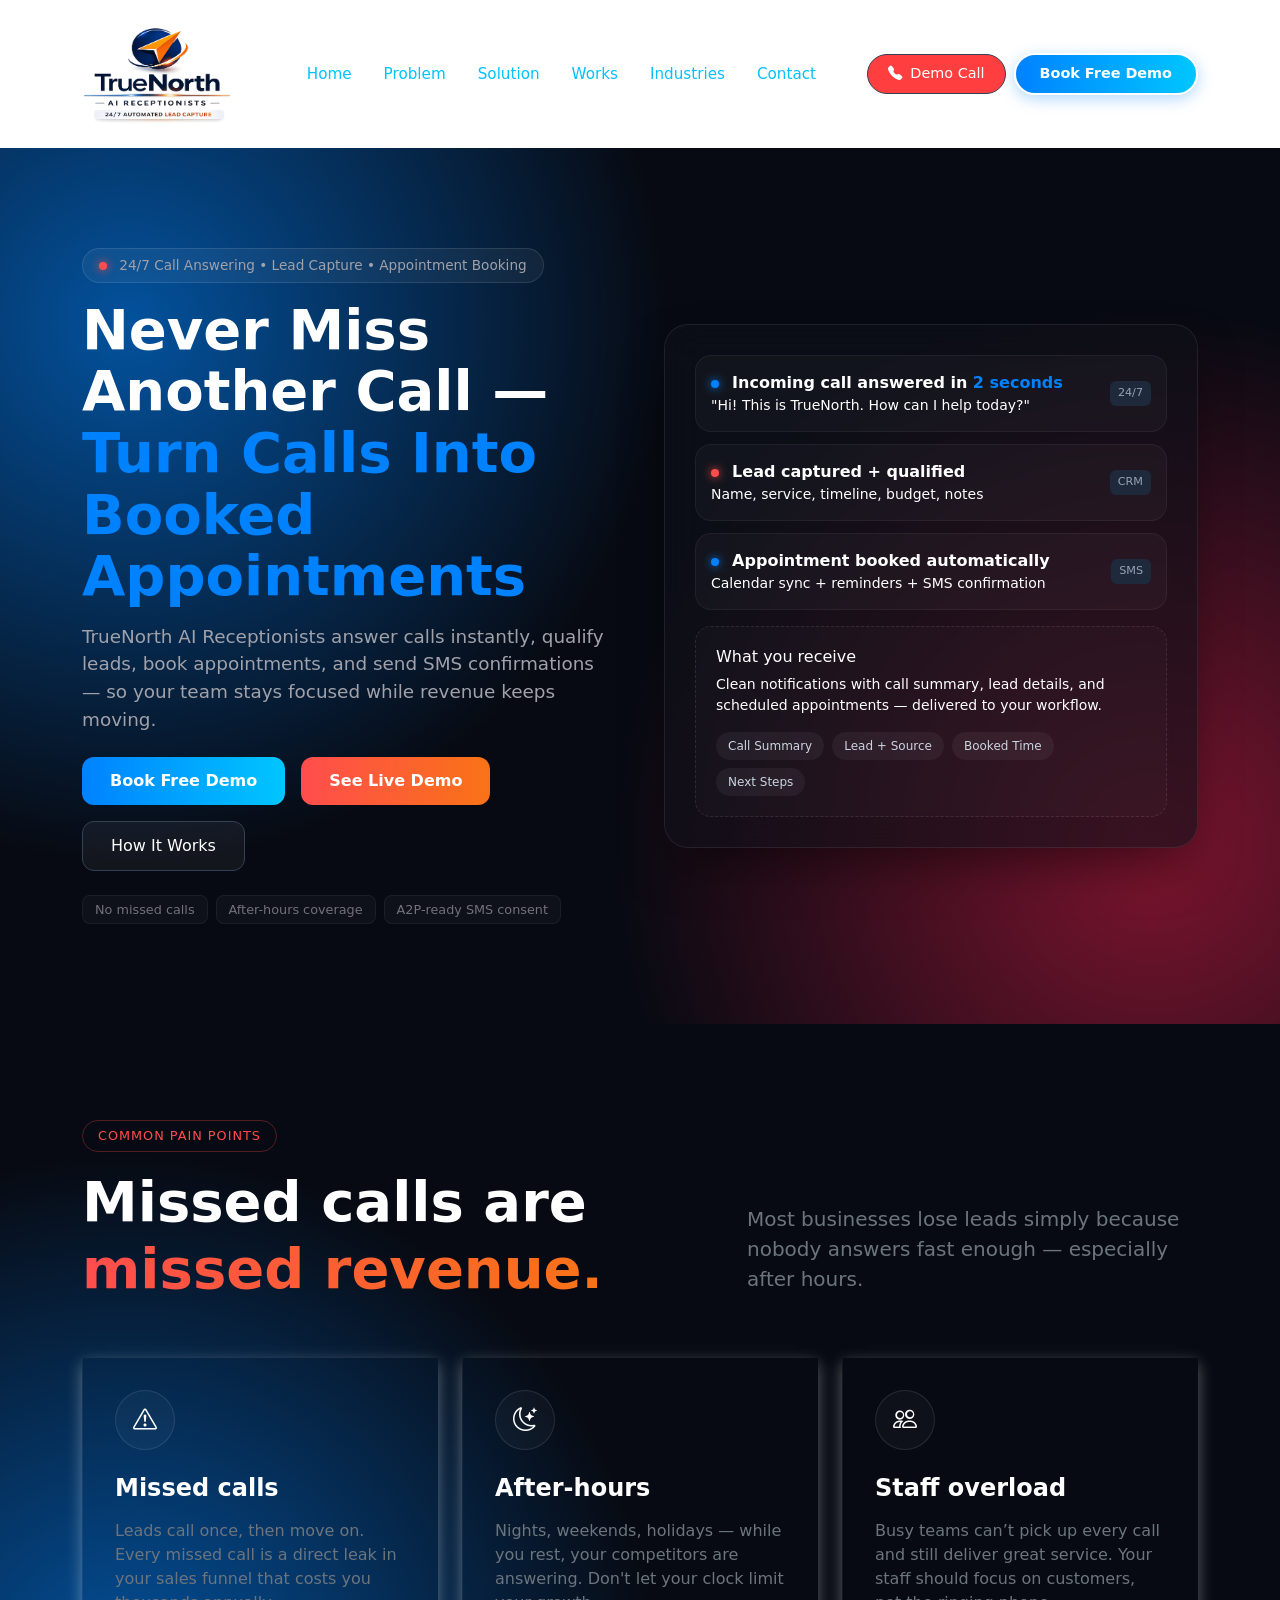
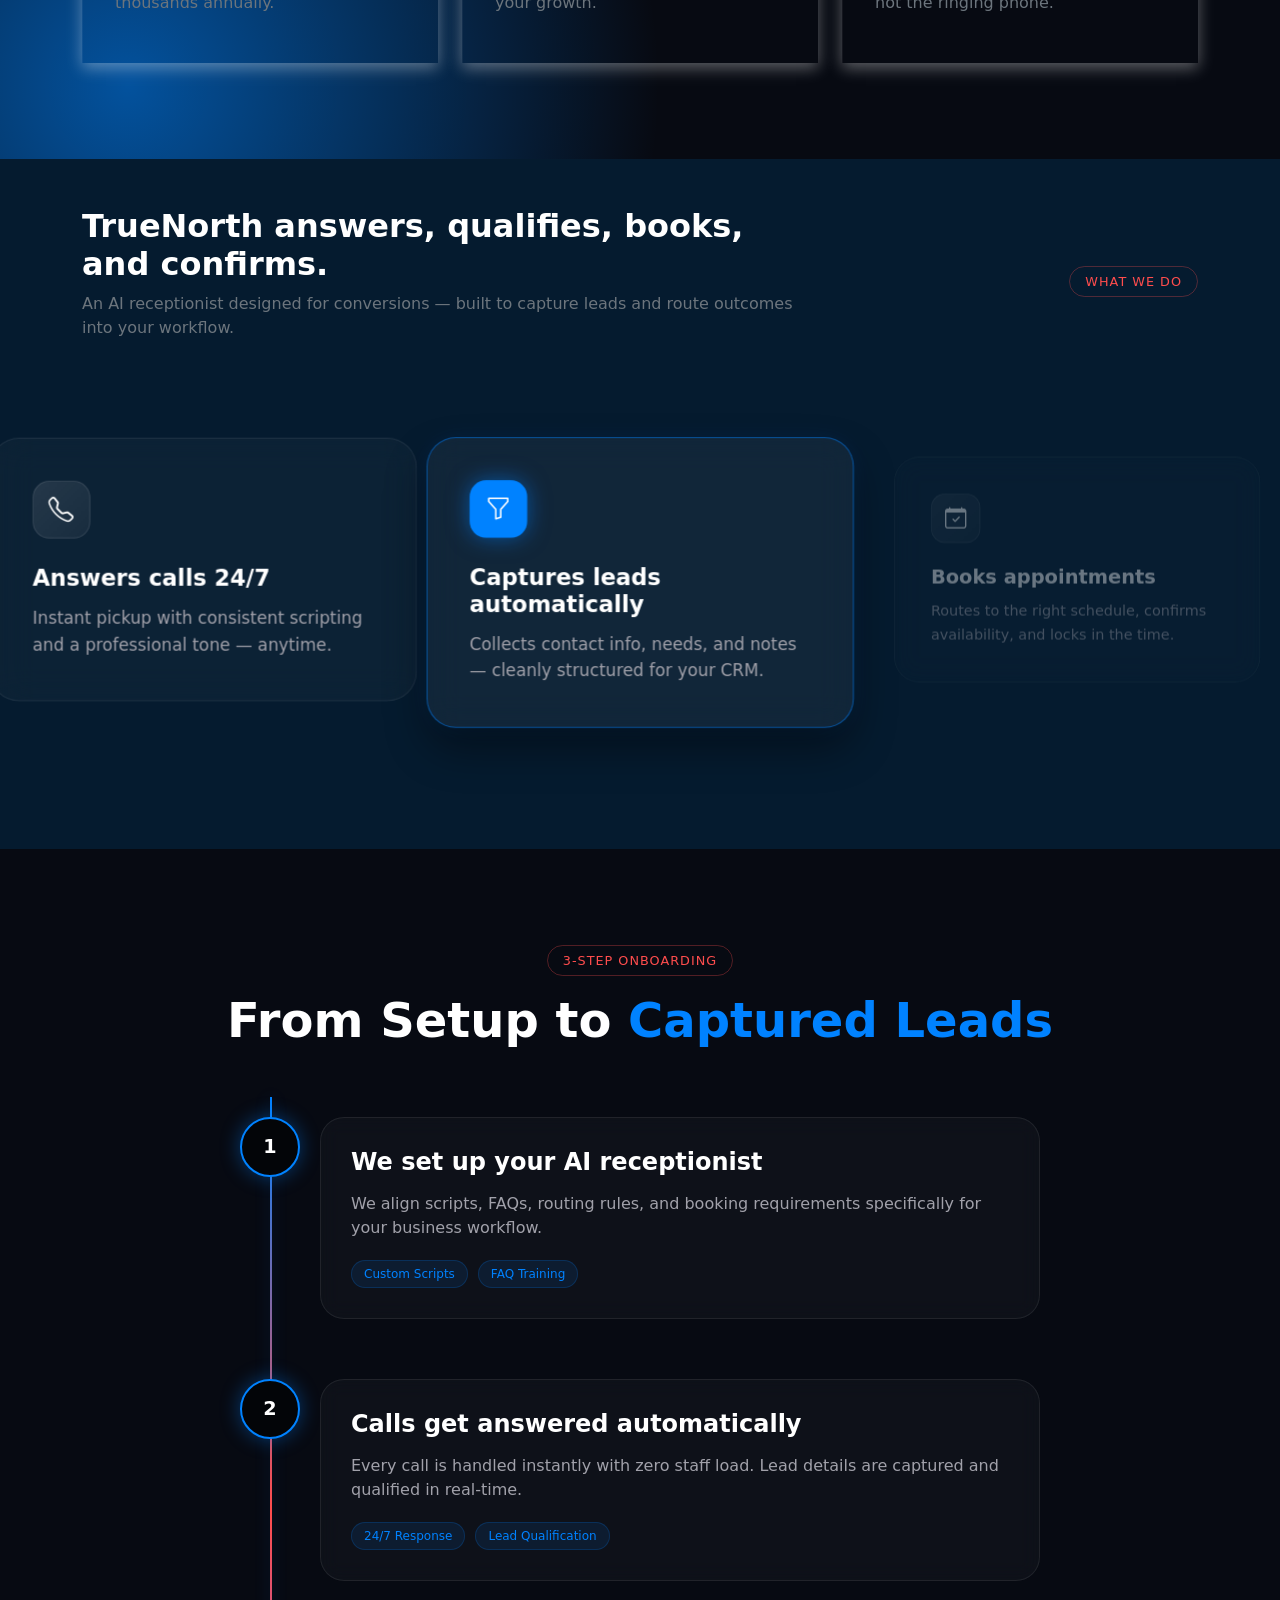
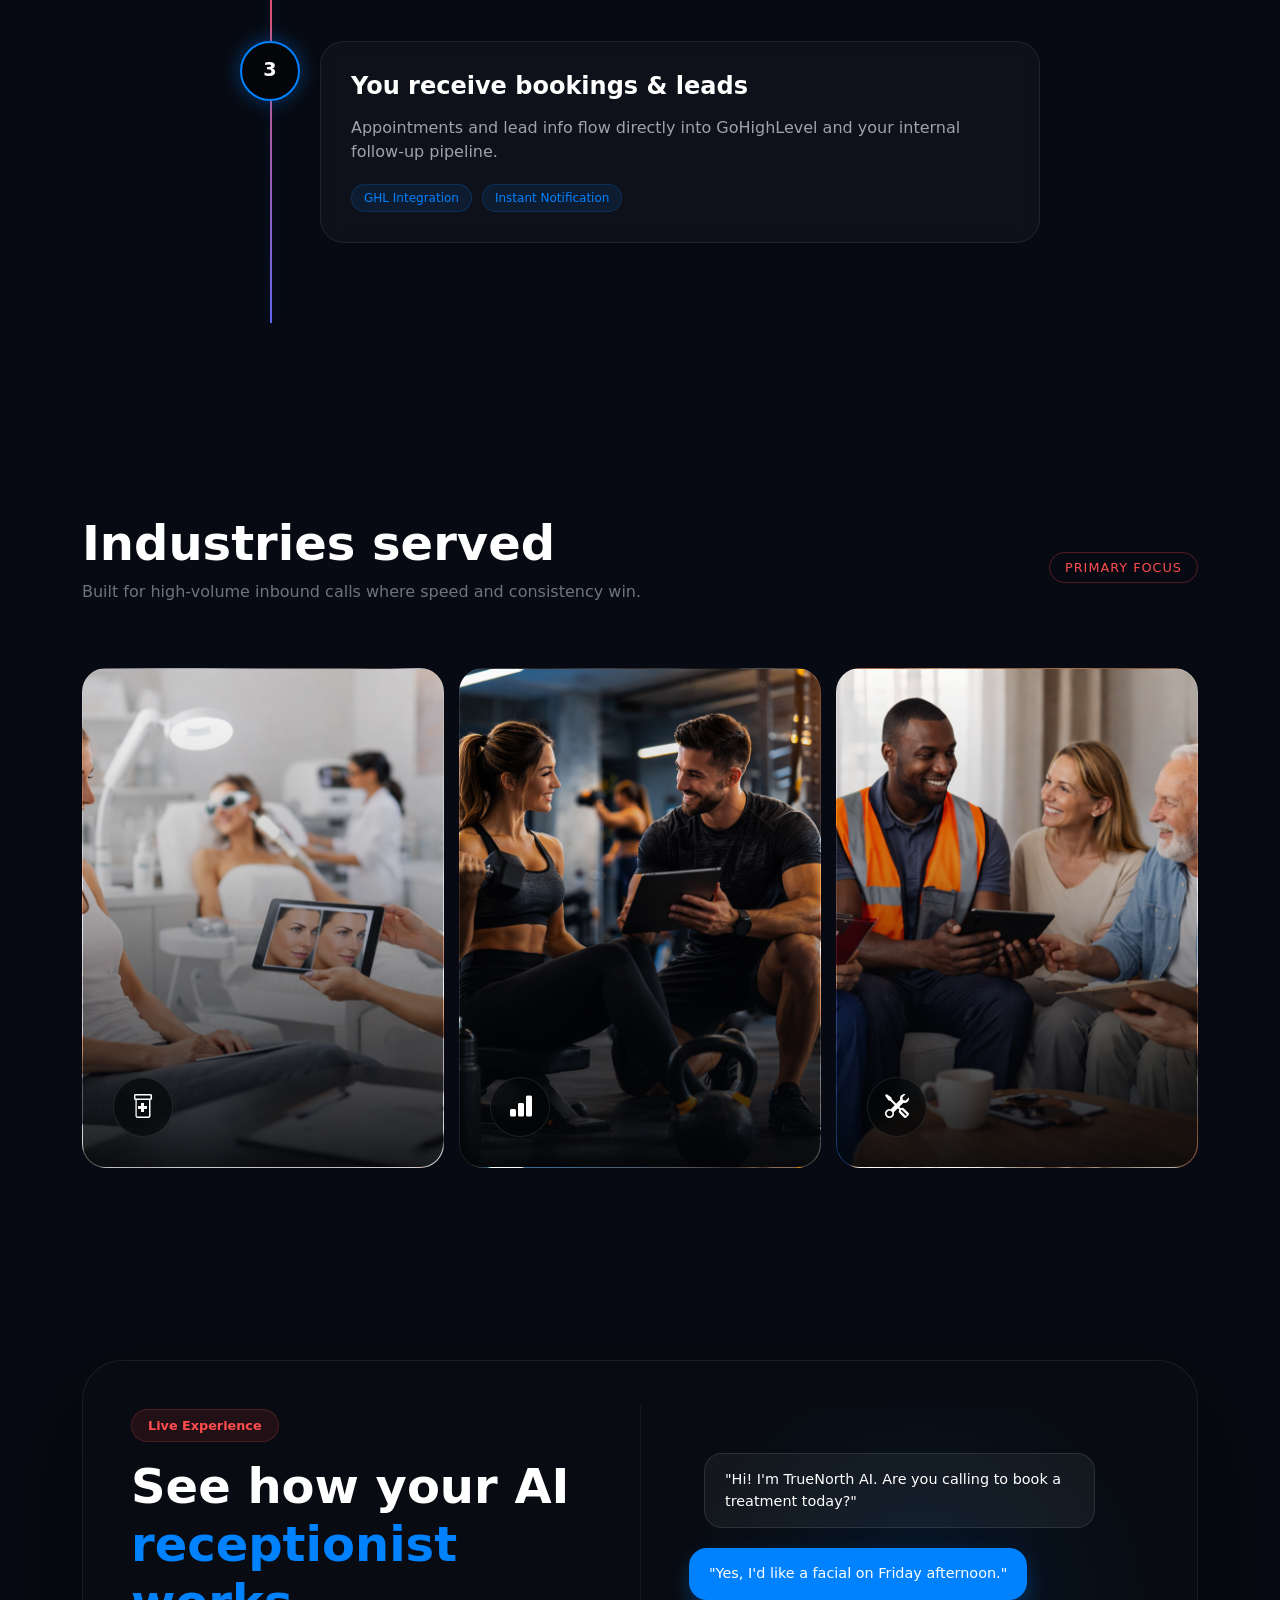
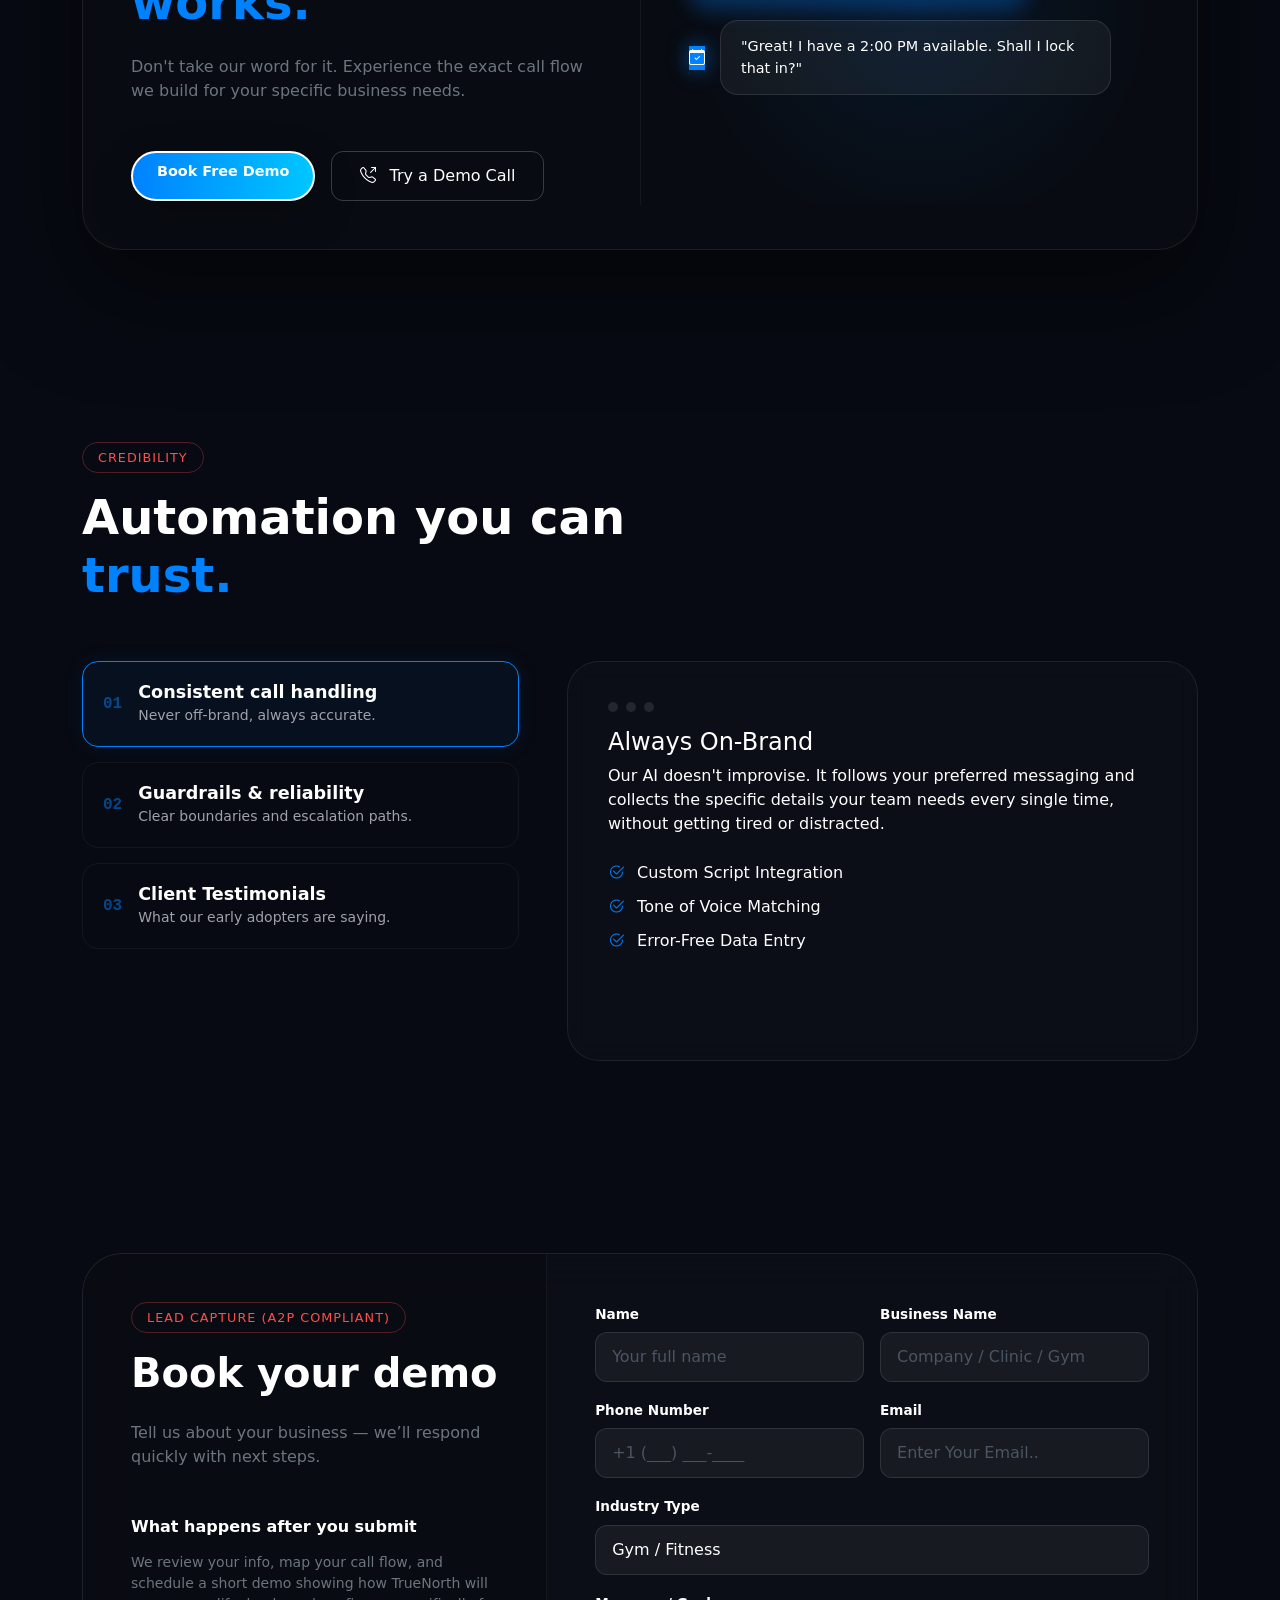
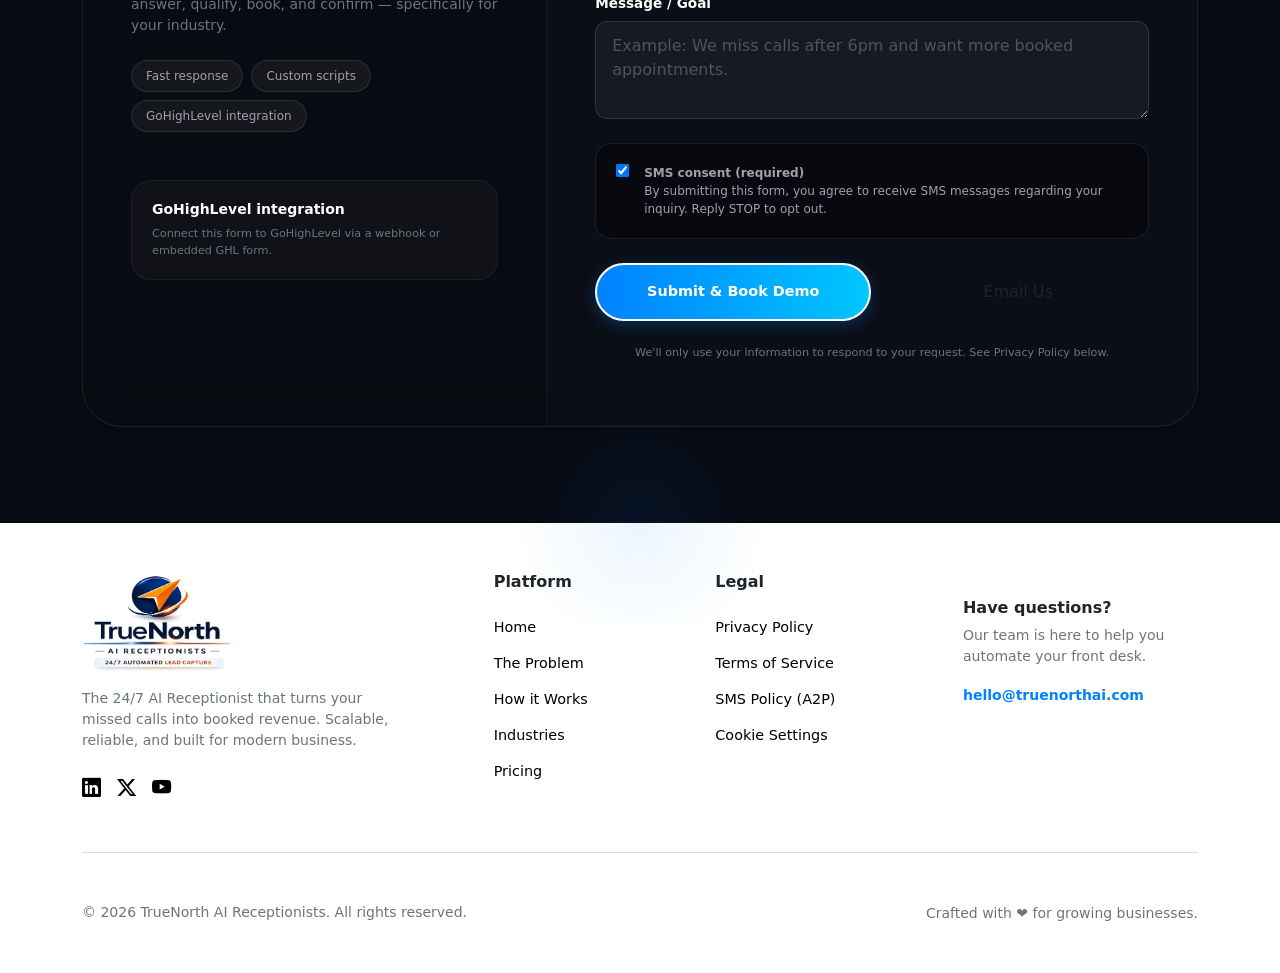
==== commit 75216e54: "add" ====
--- a/index.html
+++ b/index.html
@@ -32,9 +32,10 @@
 
             <div class="collapse navbar-collapse justify-content-center" id="navbarNav">
                 <ul class="navbar-nav">
+                    <li class="nav-item"><a class="nav-link" href="./index.html">Home</a></li>
                     <li class="nav-item"><a class="nav-link" href="#problem">Problem</a></li>
                     <li class="nav-item"><a class="nav-link" href="#solution">Solution</a></li>
-                    <li class="nav-item"><a class="nav-link" href="#how-it-works">How It Works</a></li>
+                    <li class="nav-item"><a class="nav-link" href="#how-it-works">Works</a></li>
                     <li class="nav-item"><a class="nav-link" href="#industries">Industries</a></li>
                     <li class="nav-item"><a class="nav-link" href="#contact">Contact</a></li>
                 </ul>
@@ -562,7 +563,7 @@
                                 </div>
                                 <div class="col-md-6">
                                     <label class="form-label">Email</label>
-                                    <input type="email" class="form-control" placeholder="mkdinda123@gmail.com">
+                                    <input type="email" class="form-control" placeholder="Enter Your Email..">
                                 </div>
                                 <div class="col-12">
                                     <label class="form-label">Industry Type</label>
@@ -626,8 +627,9 @@
                 </div>
 
                 <div class="col-6 col-md-3 col-lg-2">
-                    <h6 class="text-white fw-bold mb-4">Platform</h6>
+                    <h6 class="text-dark fw-bold mb-4">Platform</h6>
                     <ul class="list-unstyled footer-links">
+                        <li><a href="./index.html">Home</a></li>
                         <li><a href="#problem">The Problem</a></li>
                         <li><a href="#solution">How it Works</a></li>
                         <li><a href="#industries">Industries</a></li>
@@ -636,10 +638,10 @@
                 </div>
 
                 <div class="col-6 col-md-3 col-lg-2">
-                    <h6 class="text-white fw-bold mb-4">Legal</h6>
+                    <h6 class="text-dark fw-bold mb-4">Legal</h6>
                     <ul class="list-unstyled footer-links">
-                        <li><a href="#">Privacy Policy</a></li>
-                        <li><a href="#">Terms of Service</a></li>
+                        <li><a href="./privacyPolicy.html">Privacy Policy</a></li>
+                        <li><a href="./termsCondition.html">Terms of Service</a></li>
                         <li><a href="#">SMS Policy (A2P)</a></li>
                         <li><a href="#">Cookie Settings</a></li>
                     </ul>
@@ -647,7 +649,7 @@
 
                 <div class="col-lg-3">
                     <div class="footer-cta-box">
-                        <h6 class="text-white fw-bold">Have questions?</h6>
+                        <h6 class="text-dark fw-bold">Have questions?</h6>
                         <p class="small text-secondary">Our team is here to help you automate your front desk.</p>
                         <a href="mailto:hello@truenorthai.com"
                             class="text-blue text-decoration-none fw-bold small">hello@truenorthai.com</a>
--- a/assets/css/style.css
+++ b/assets/css/style.css
@@ -62,8 +62,9 @@
 
 /* Header Background & Blur */
 .custom-header {
-    background: var(--blue2);
+    background: white;
     backdrop-filter: blur(12px);
+    color: var(--blue2);
     border-bottom: 1px solid var(--glass-border);
     padding: 1.2rem 0px !important;
     width: 100% !important;
@@ -99,11 +100,11 @@
     font-size: 0.95rem;
     font-weight: 500;
     padding: 0.5rem 1rem !important;
-    transition: color 0.3s ease;
+    transition: color 0.6s ease !important;
 }
 
 .navbar-nav .nav-link:hover {
-    color: #fff !important;
+   transform: translateY(-5px);
 }
 
 /* Buttons */
@@ -919,9 +920,10 @@
 /* =========================footer section ================== */
 
 .footer-section {
-    background: #00C2FF;
+    background: white;
     border-top: 1px solid rgba(255, 255, 255, 0.05);
     position: relative;
+    color: #000;
 }
 
 /* Subtle glow behind the brand */
@@ -952,7 +954,7 @@
 }
 
 .footer-links a {
-    color: #000000;
+    color: #000000 !important;
     text-decoration: none;
     font-size: 0.9rem;
     transition: 0.3s ease;
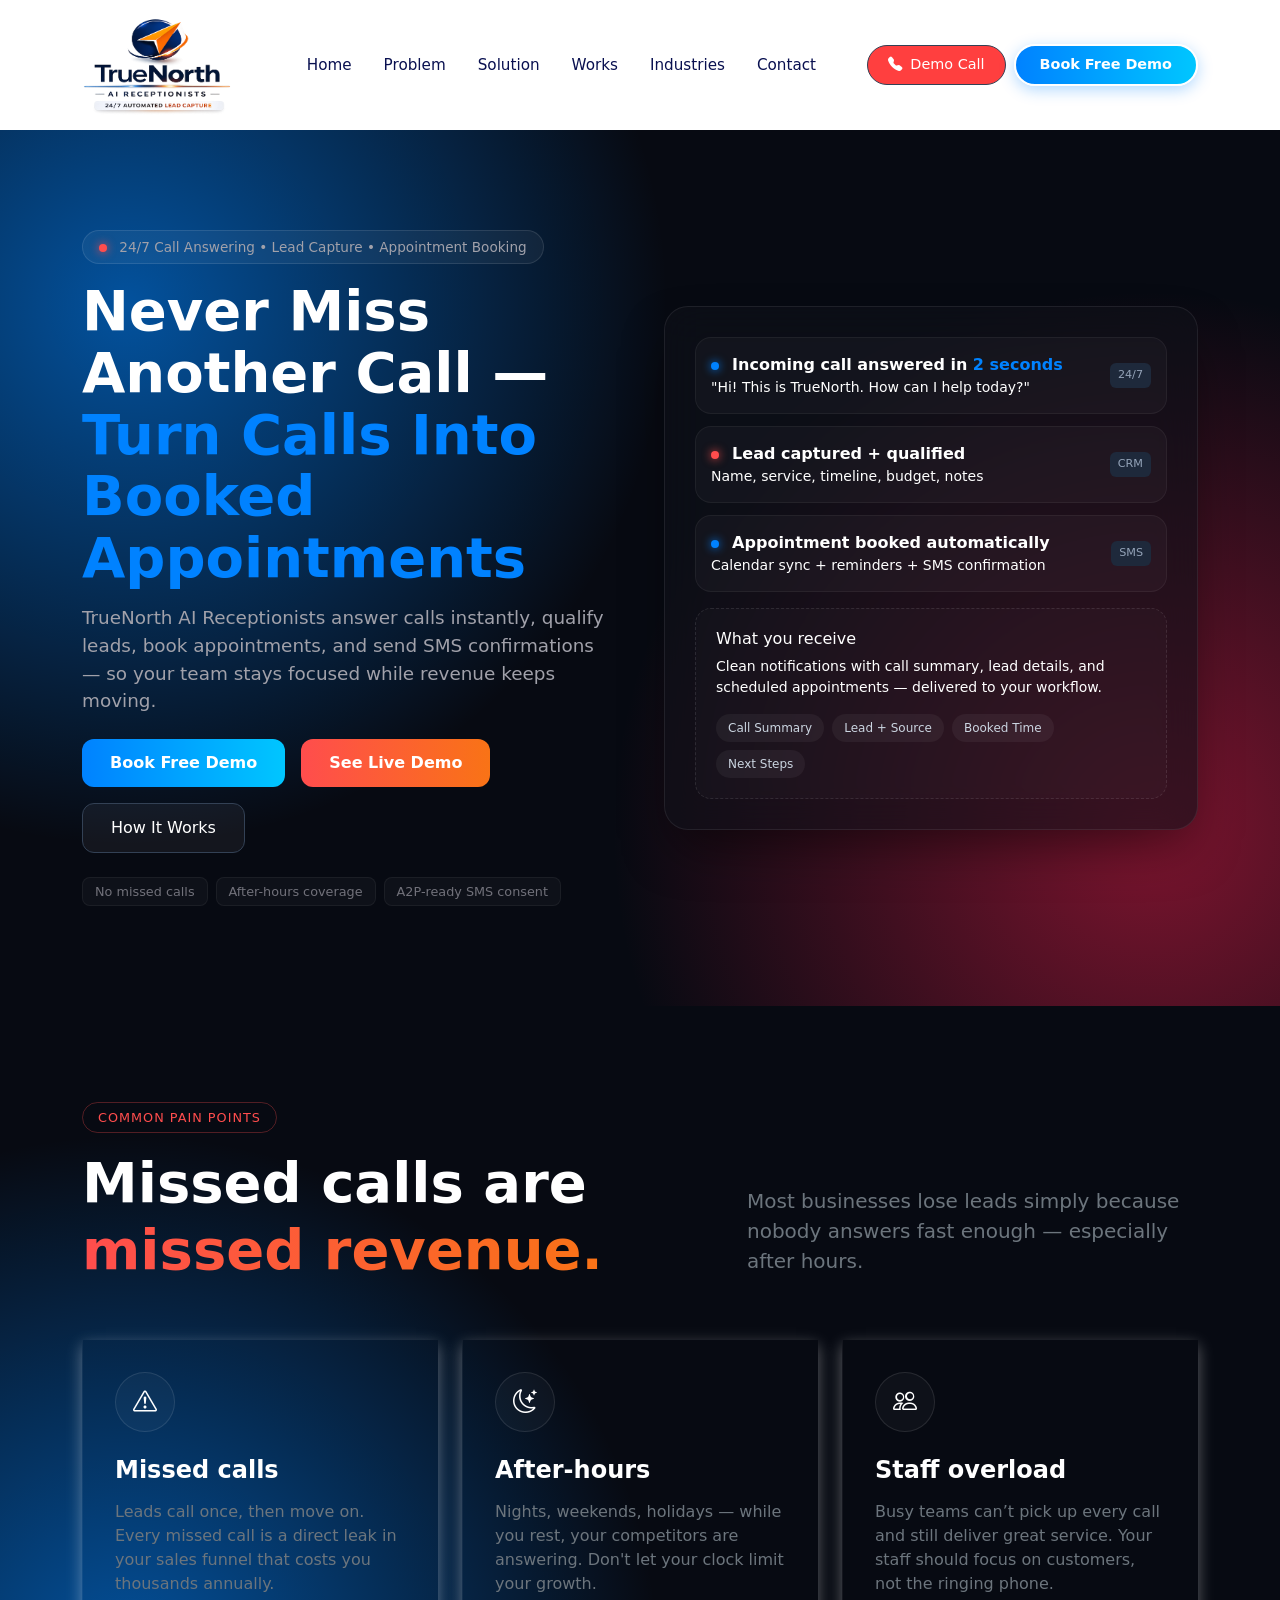
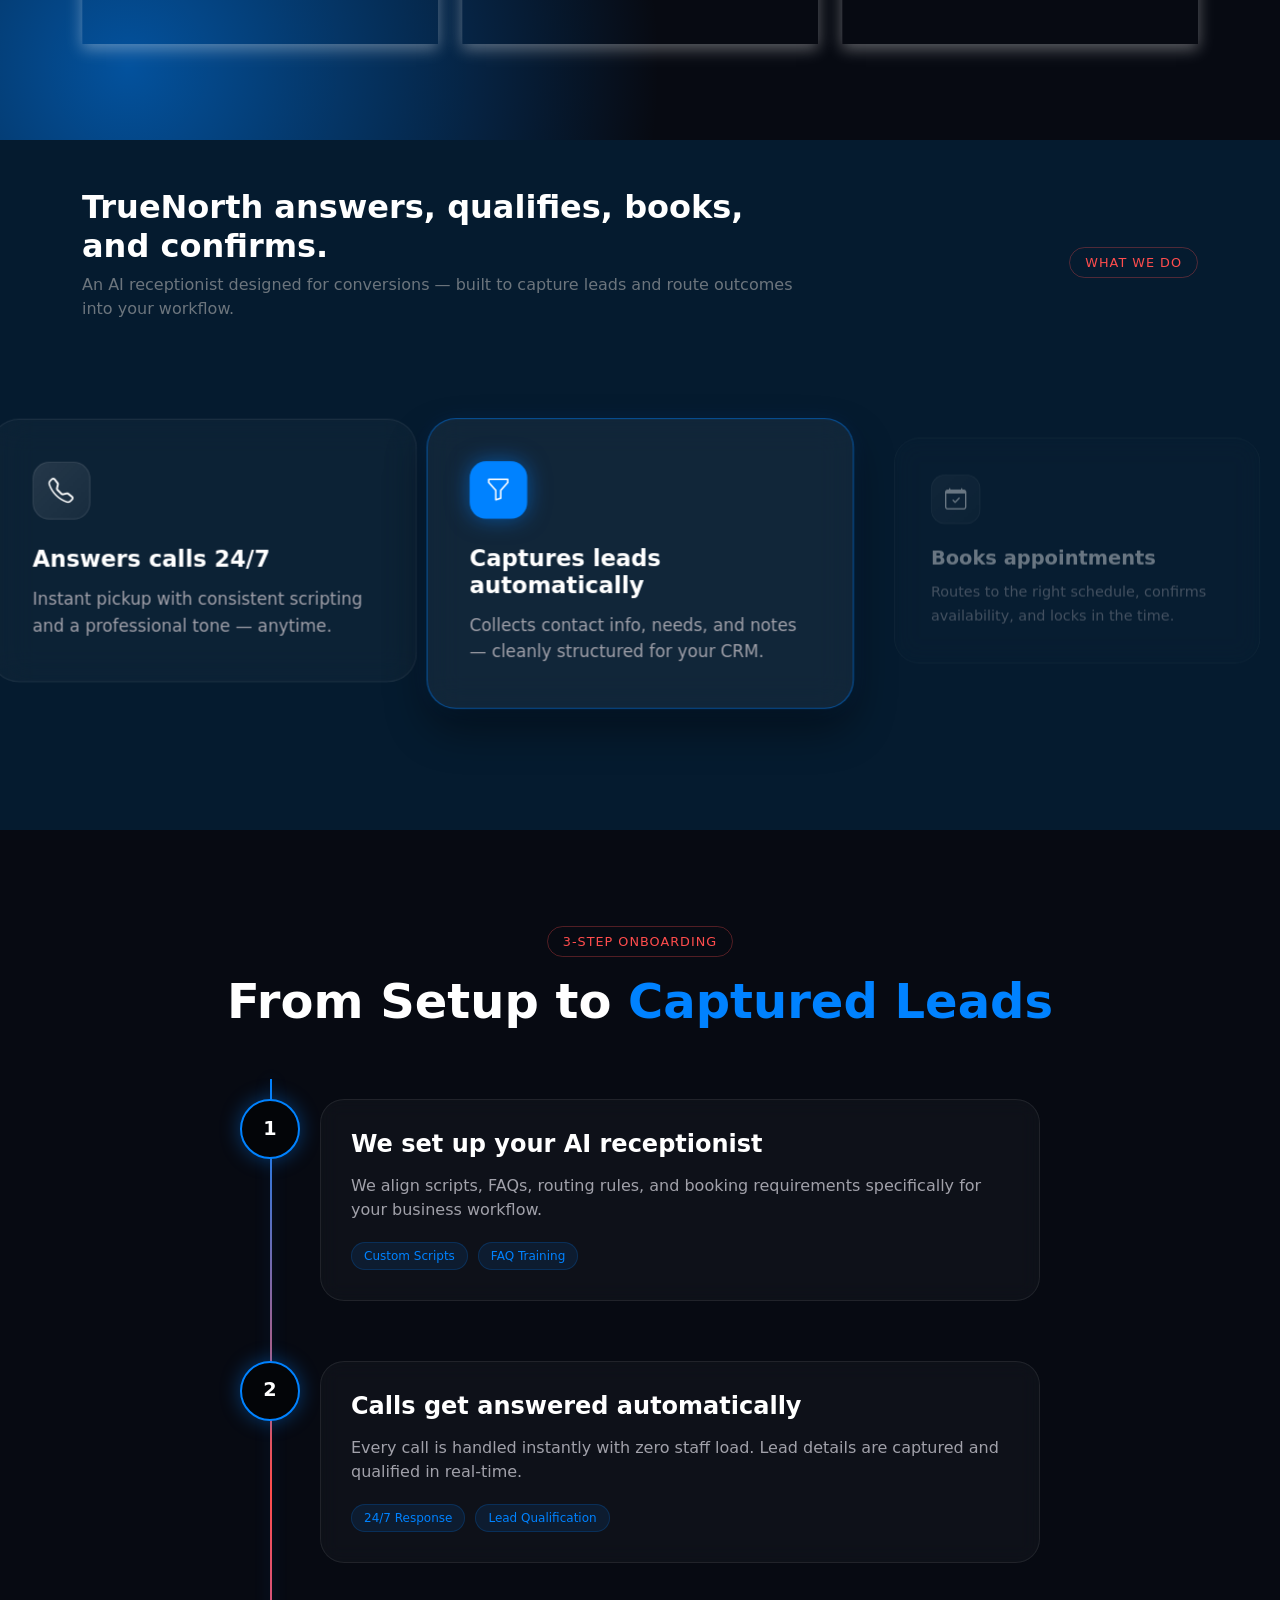
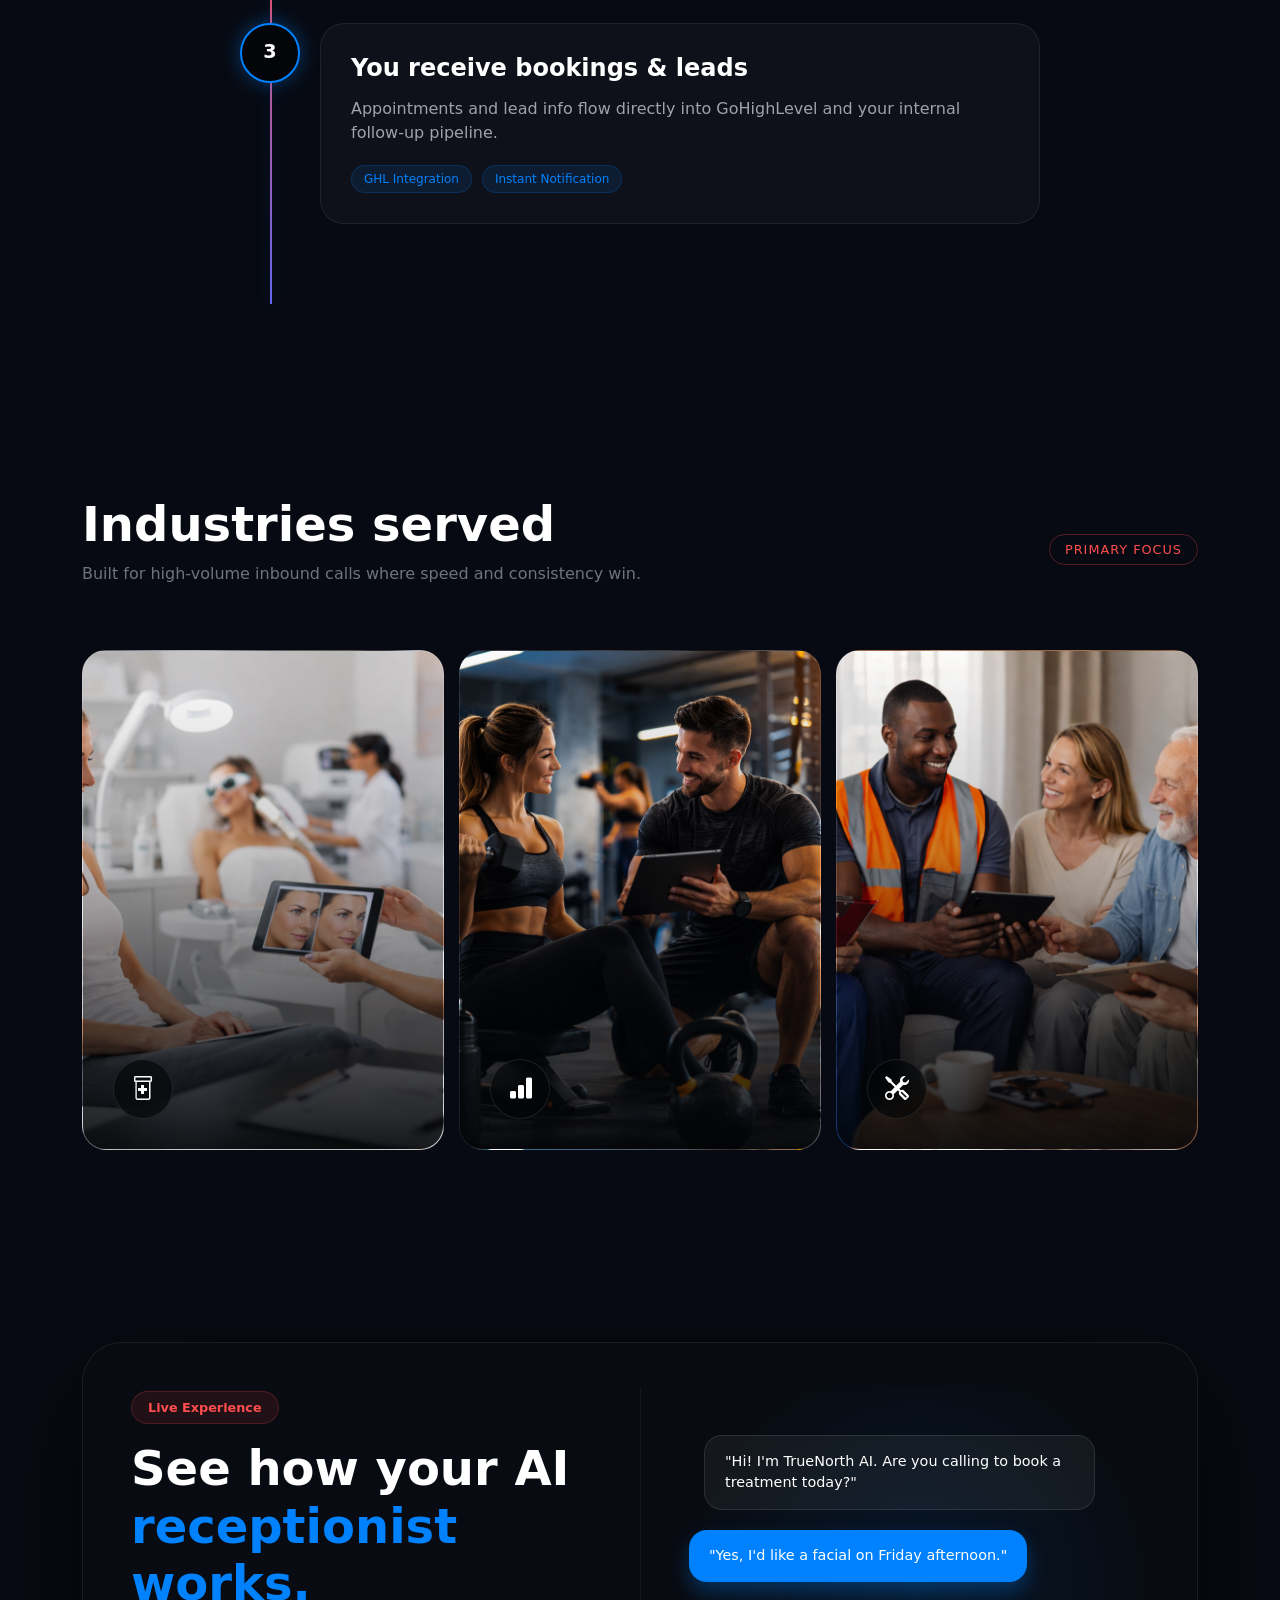
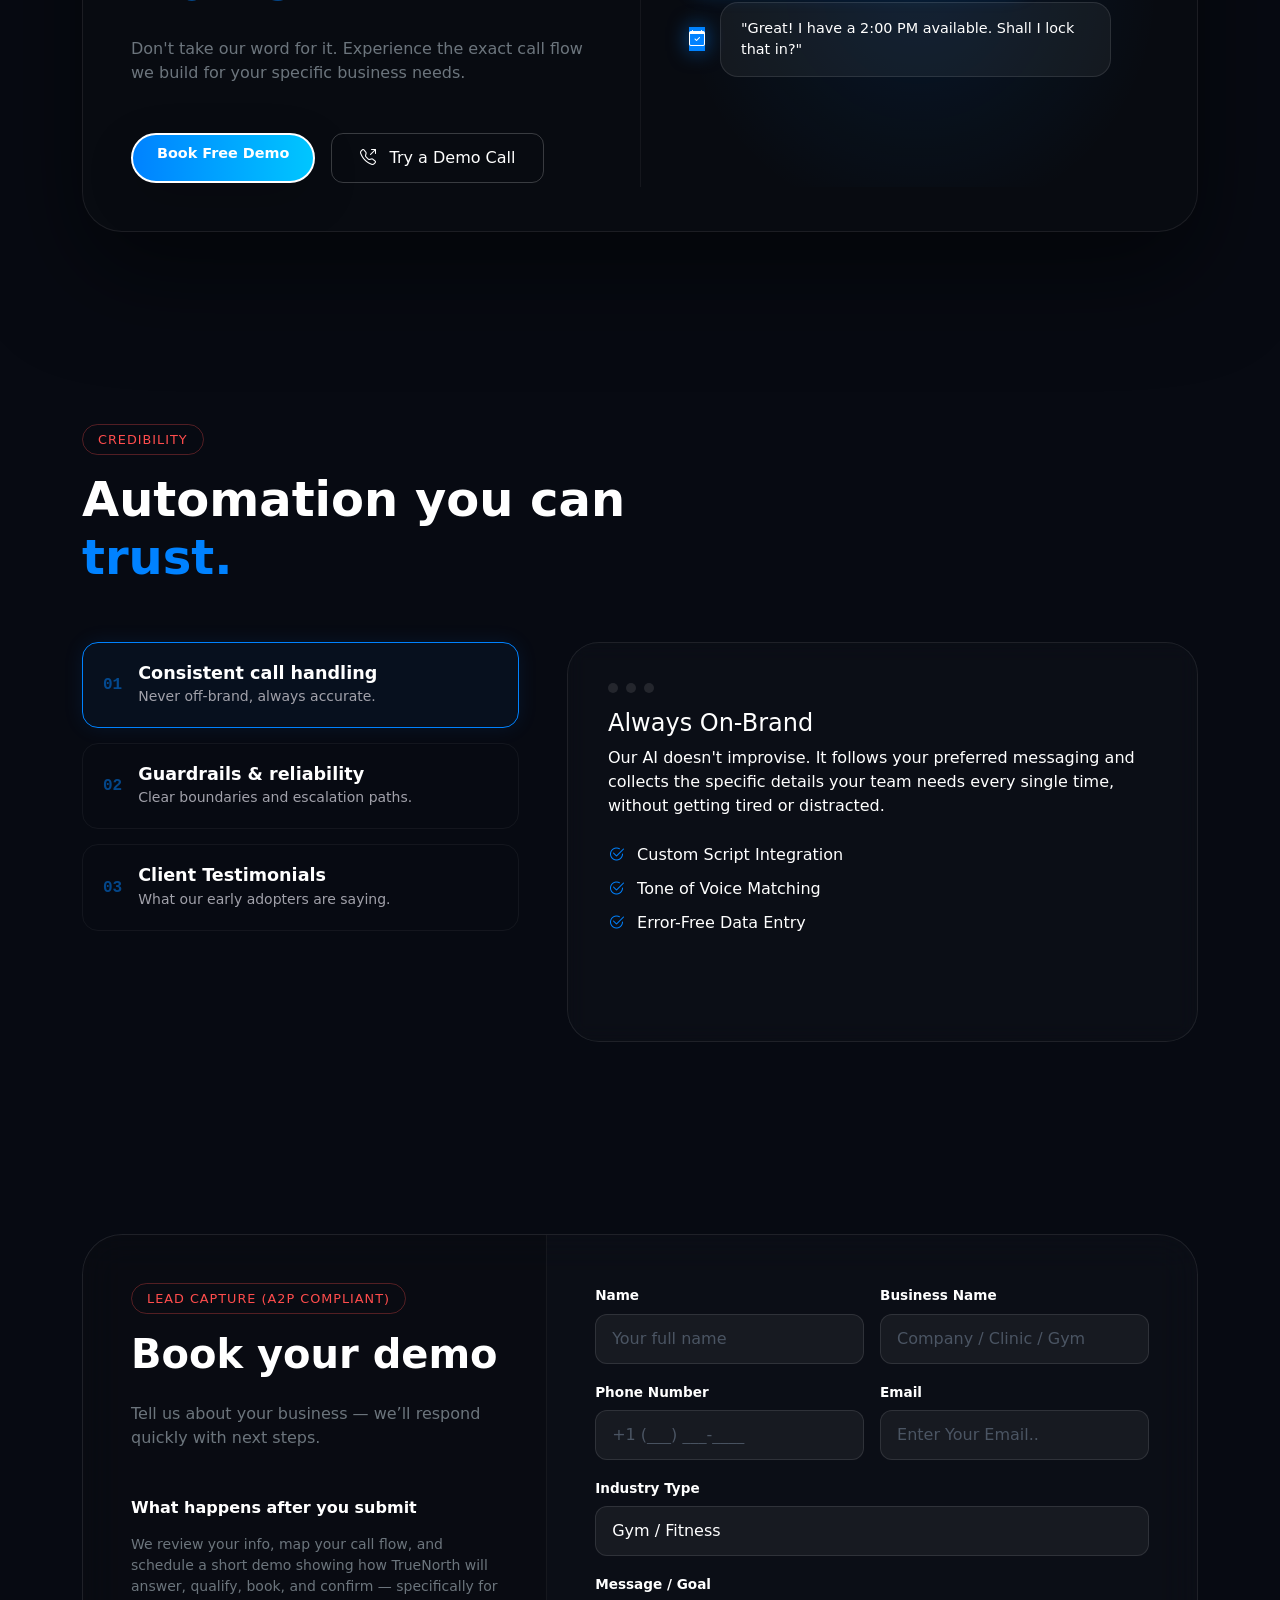
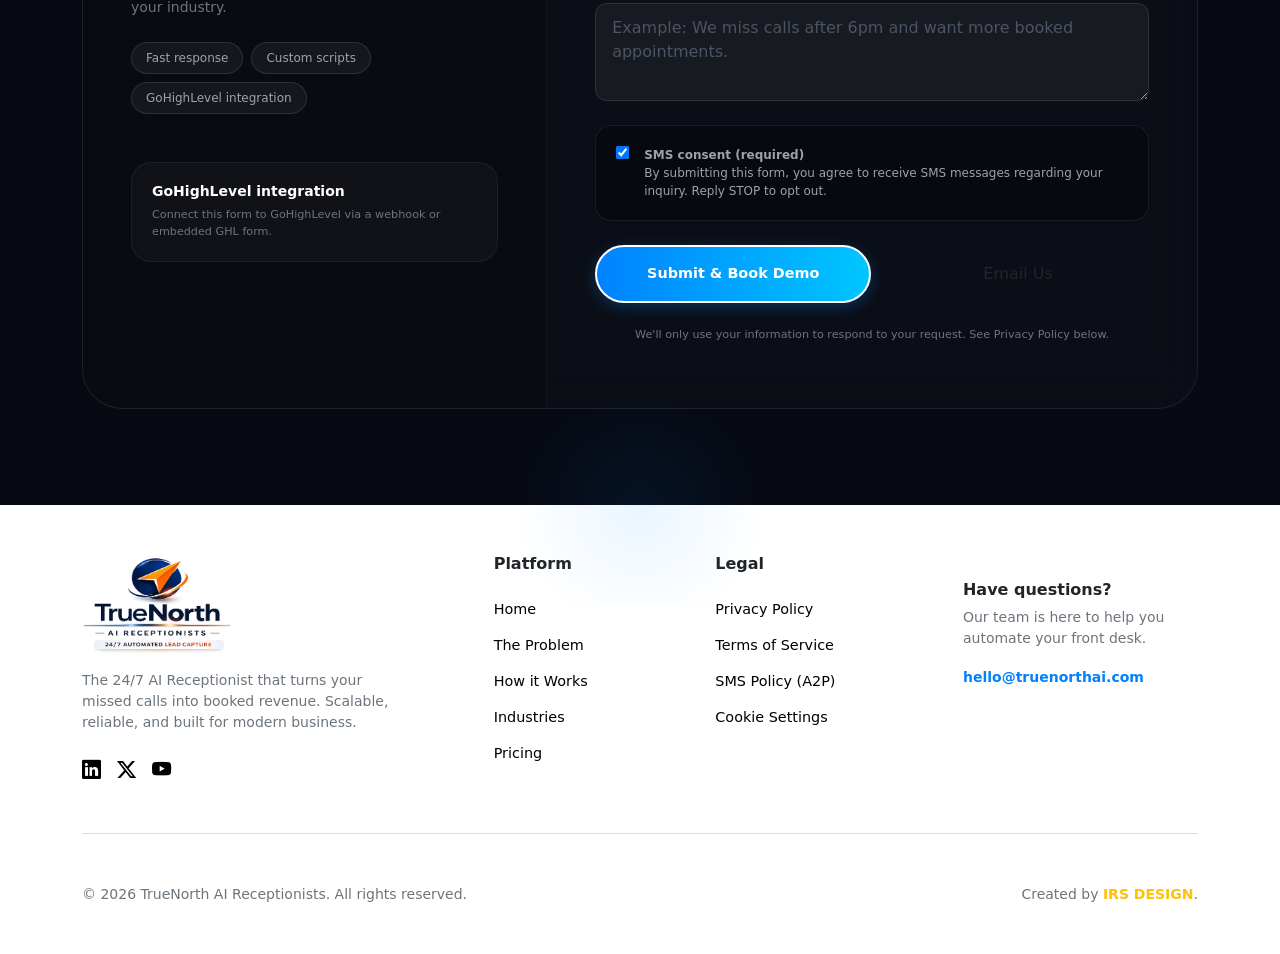
==== commit 56e135d0: "Update index.html" ====
--- a/index.html
+++ b/index.html
@@ -664,7 +664,7 @@
                     <p class="small text-secondary mb-0">© 2026 TrueNorth AI Receptionists. All rights reserved.</p>
                 </div>
                 <div class="col-md-6 text-center text-md-end mt-3 mt-md-0">
-                    <span class="small text-secondary">Crafted with ❤️ for growing businesses.</span>
+                    <span class="small text-secondary">Created by <a class="text-decoration-none text-warning fw-bold" target="_blank" href="https://irsdesign.com/">IRS DESIGN</a>.</span>
                 </div>
             </div>
         </div>
--- a/assets/css/style.css
+++ b/assets/css/style.css
@@ -66,7 +66,7 @@
     backdrop-filter: blur(12px);
     color: var(--blue2);
     border-bottom: 1px solid var(--glass-border);
-    padding: 1.2rem 0px !important;
+    padding: 10px 0px !important;
     width: 100% !important;
 }
 
@@ -96,7 +96,7 @@
 
 /* Navigation Link Styling */
 .navbar-nav .nav-link {
-    color: var(--nav-gray) !important;
+    color: #091050 !important;
     font-size: 0.95rem;
     font-weight: 500;
     padding: 0.5rem 1rem !important;
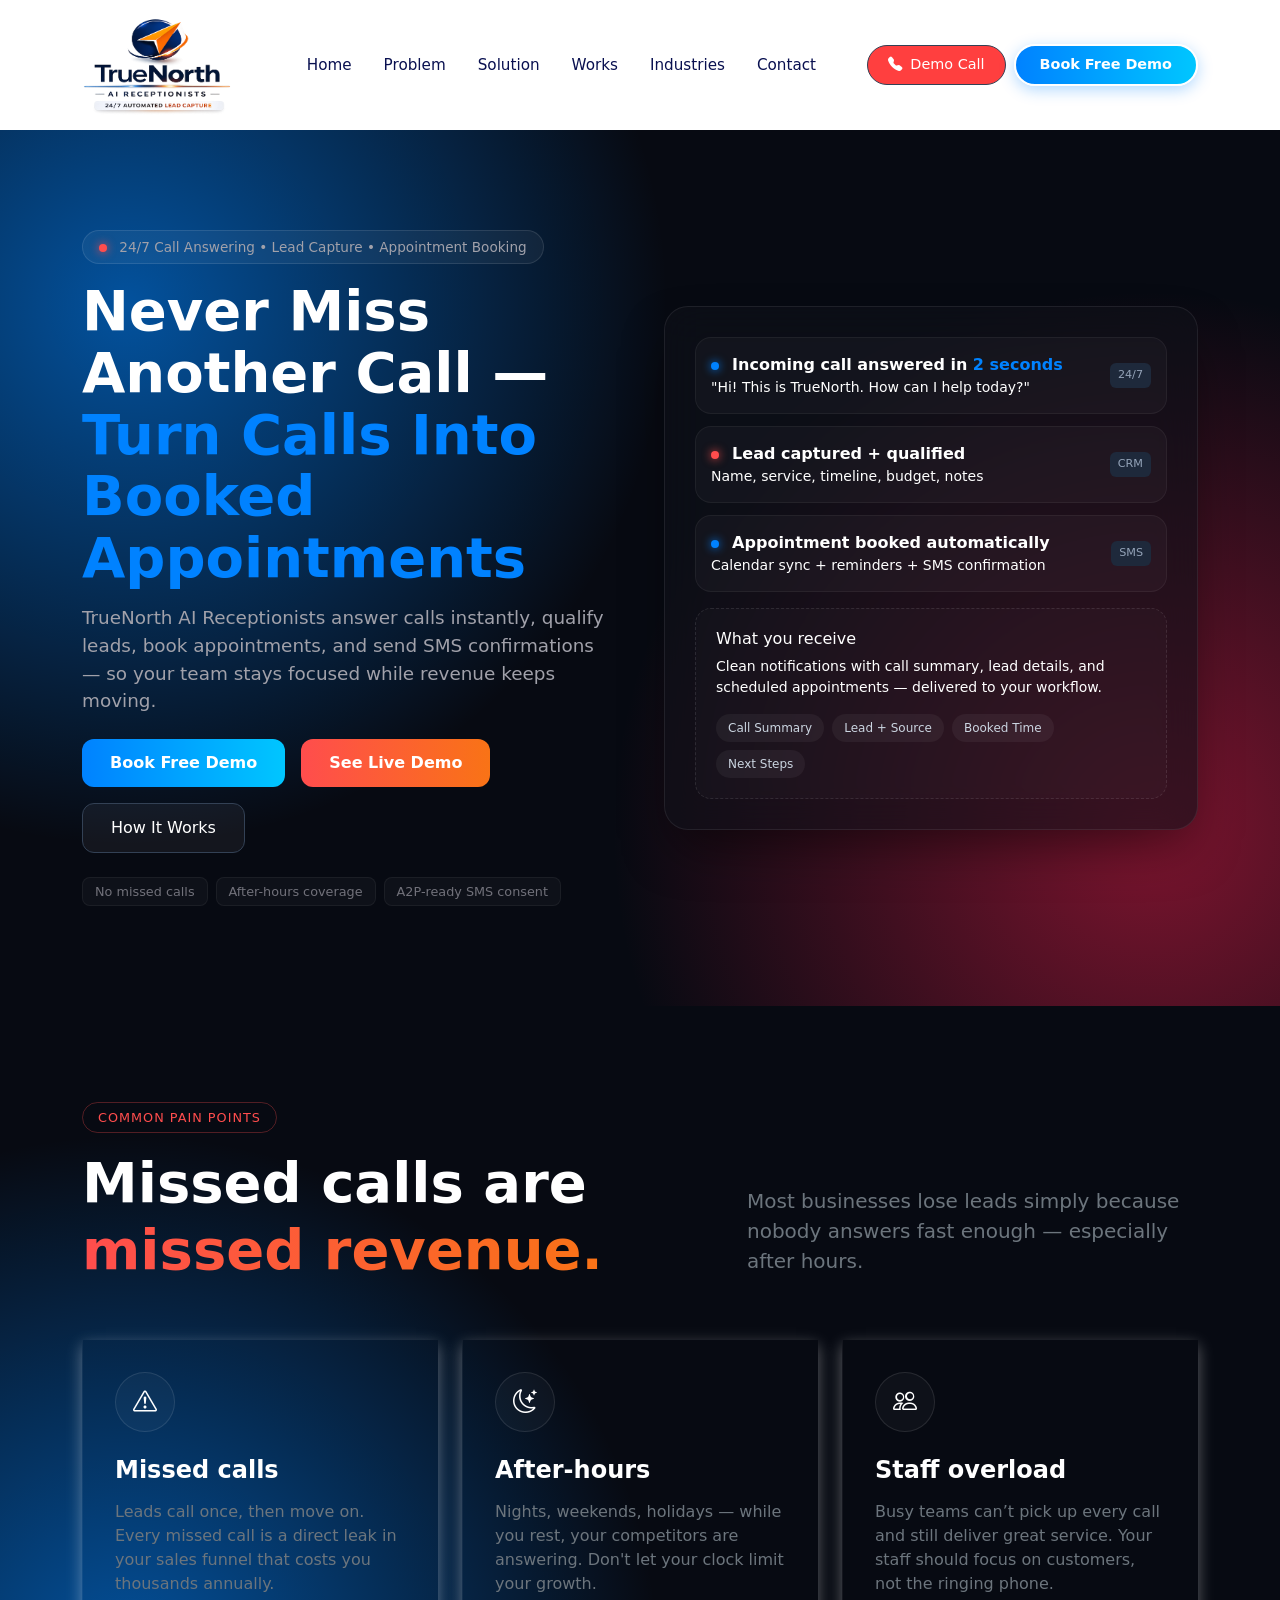
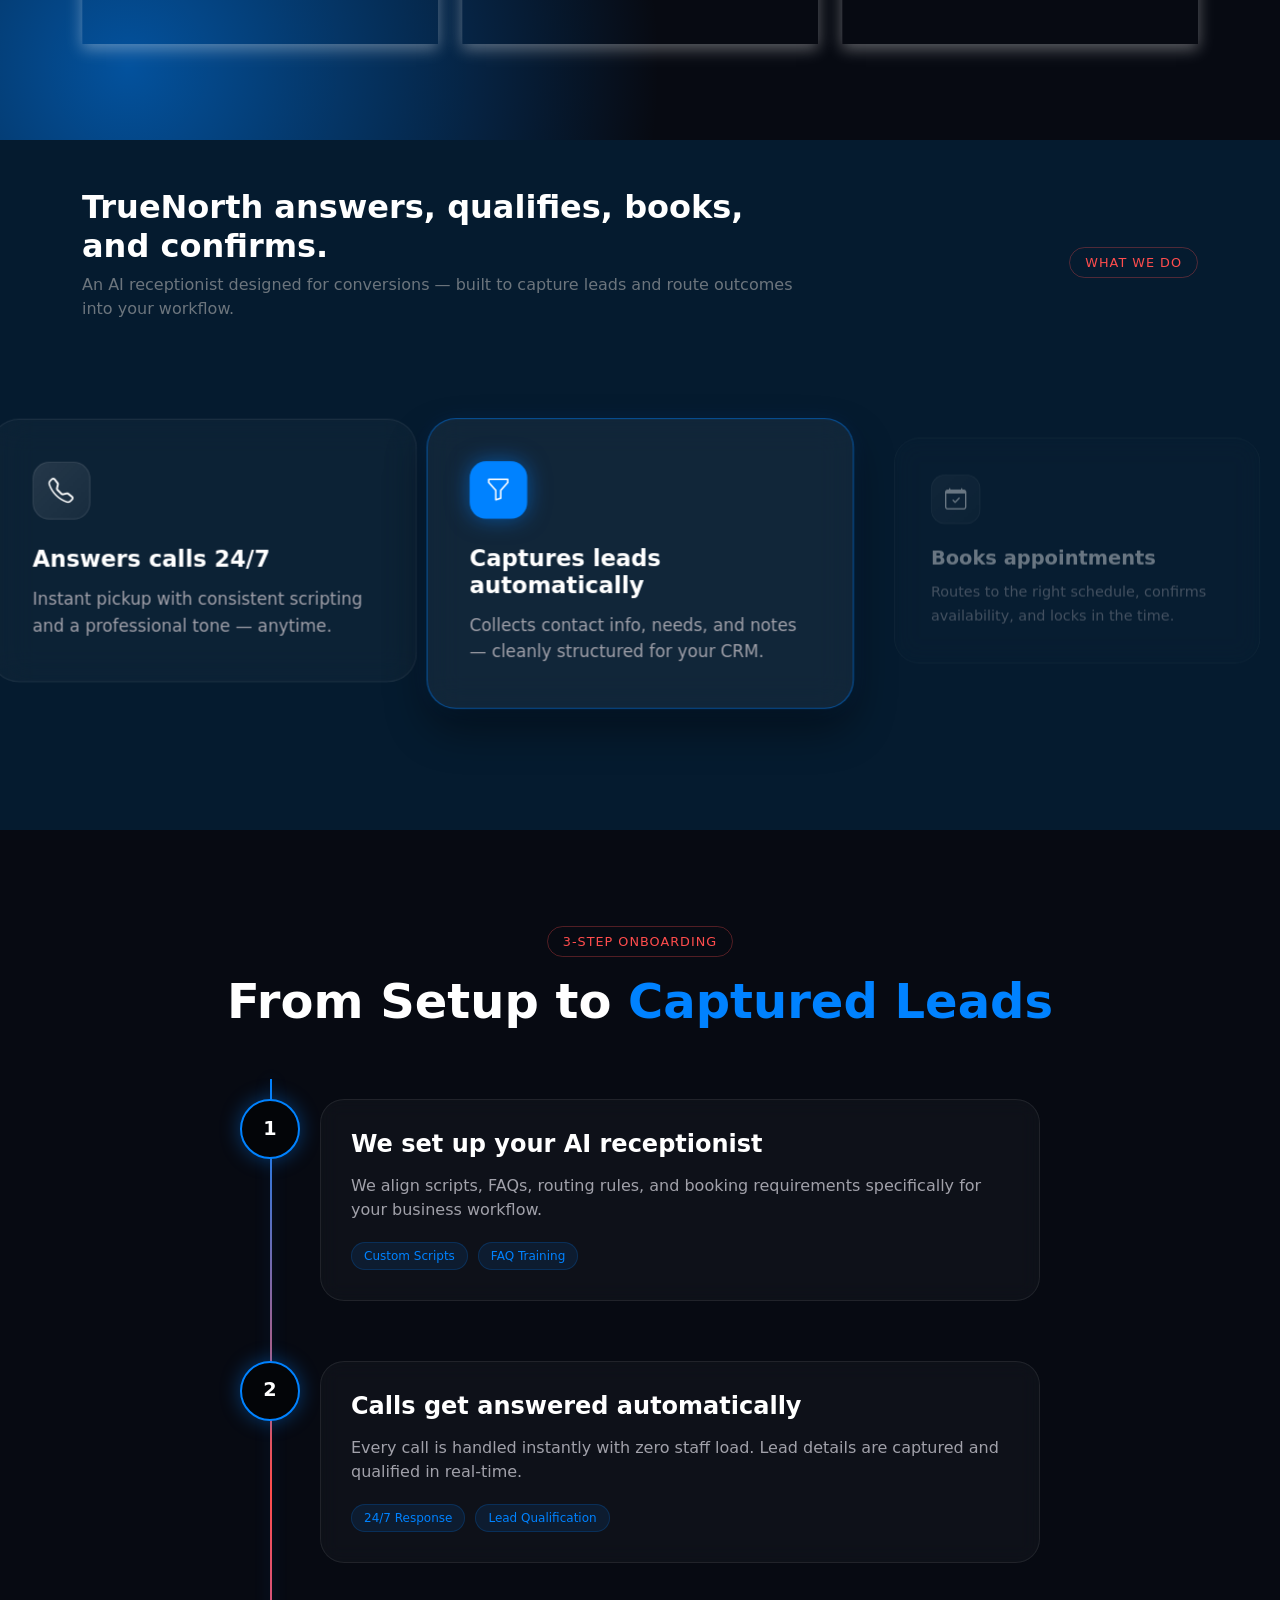
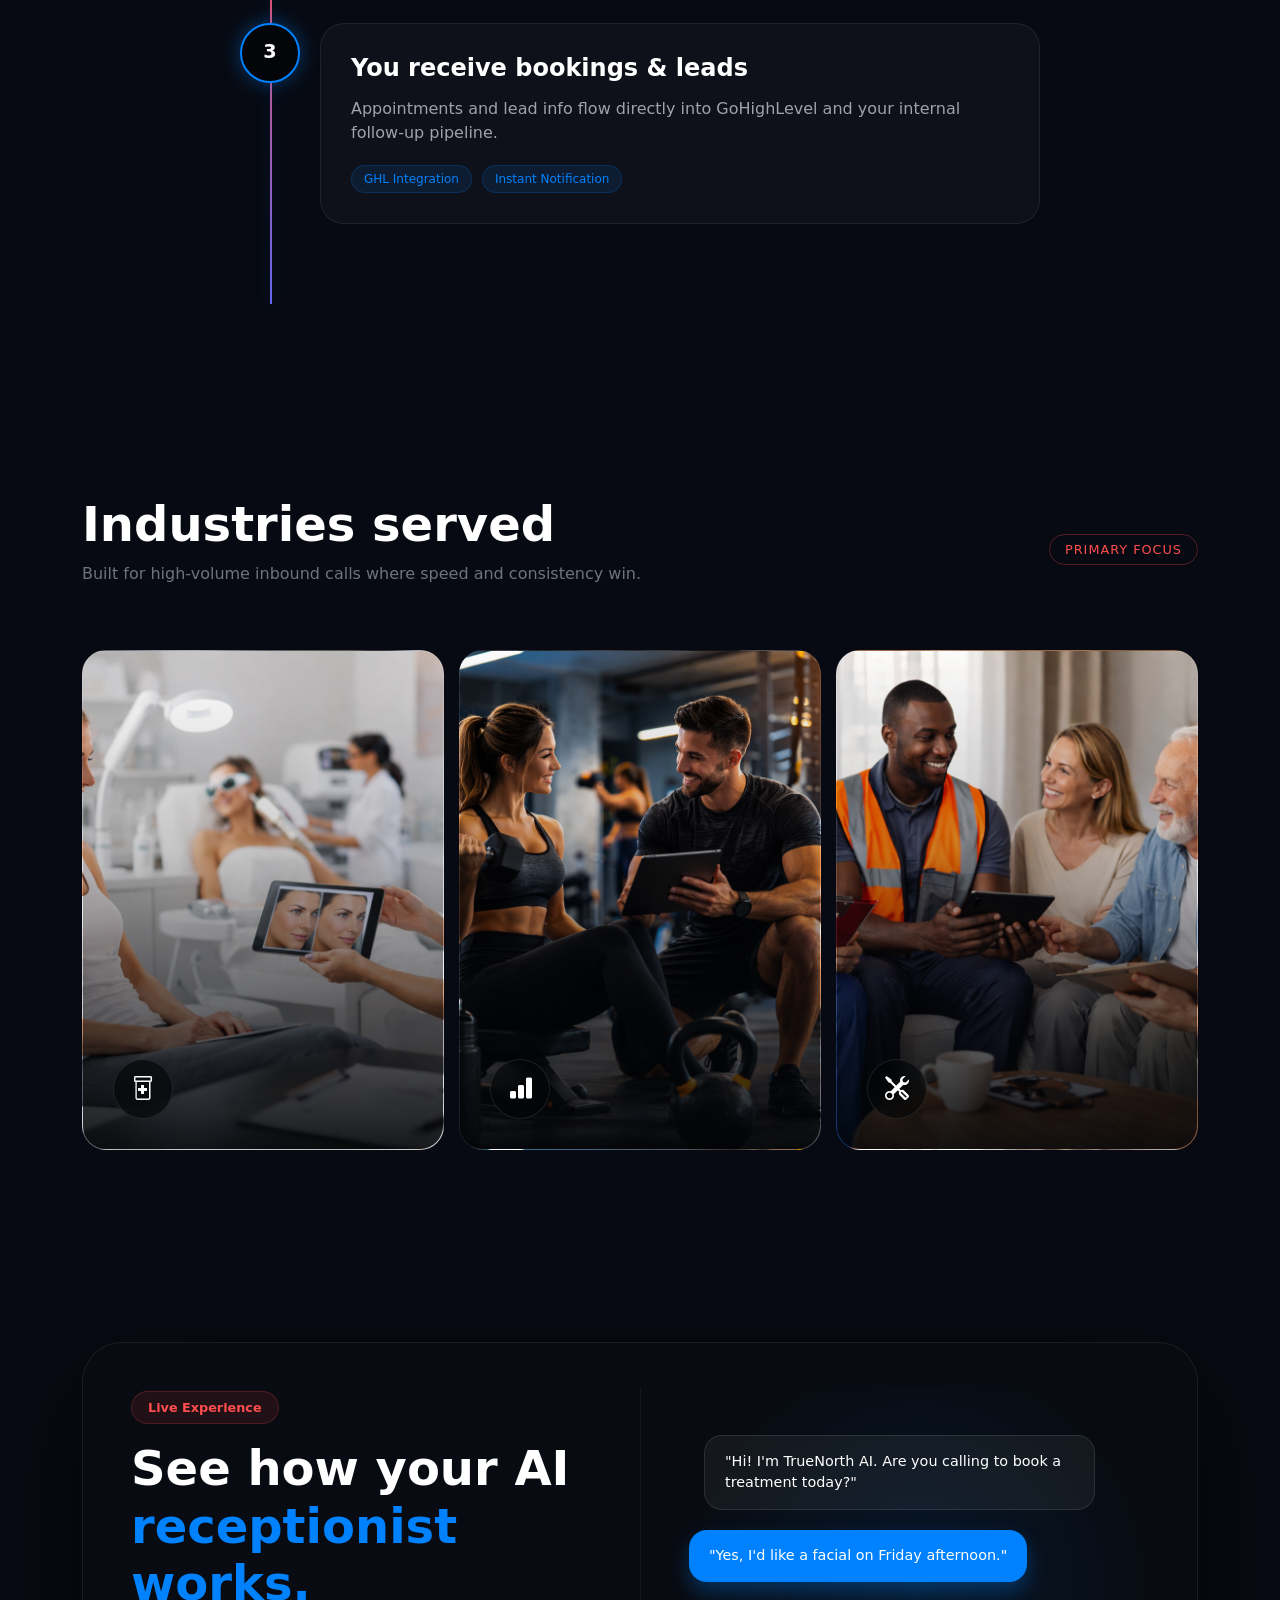
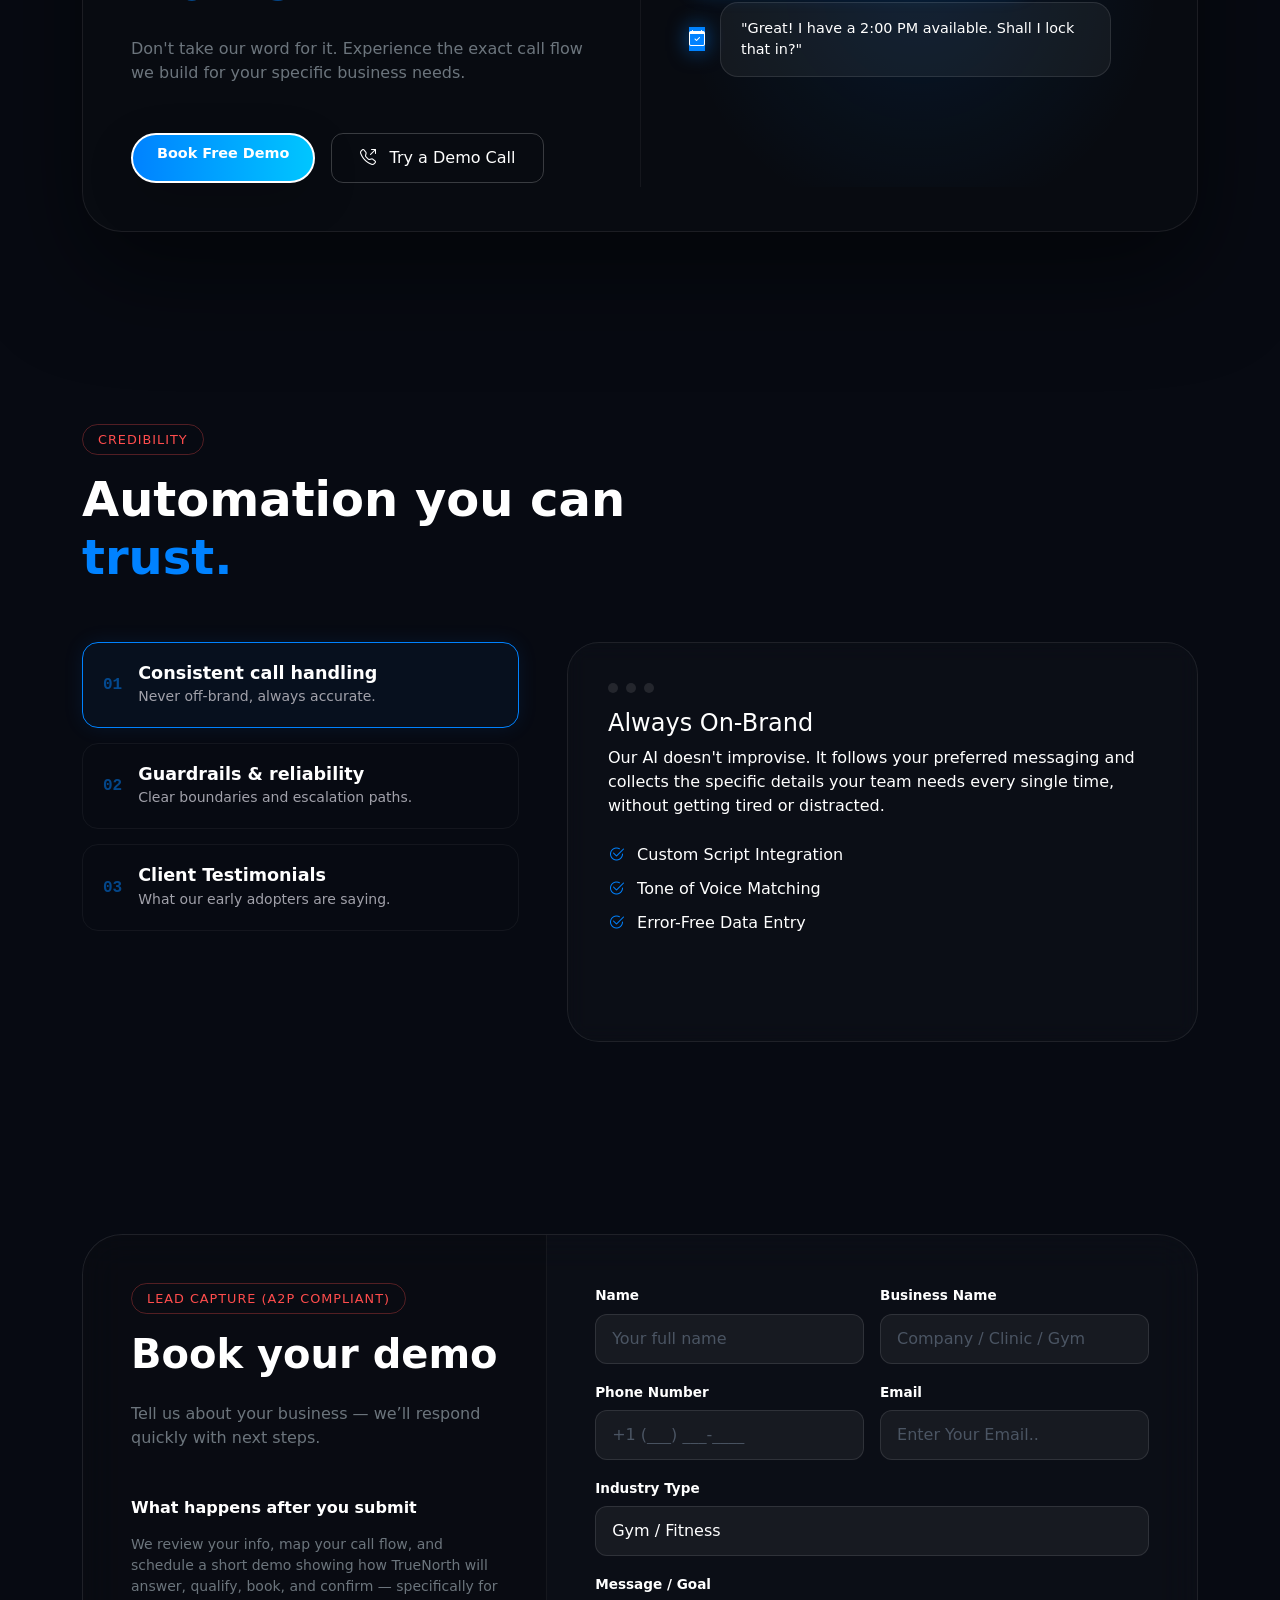
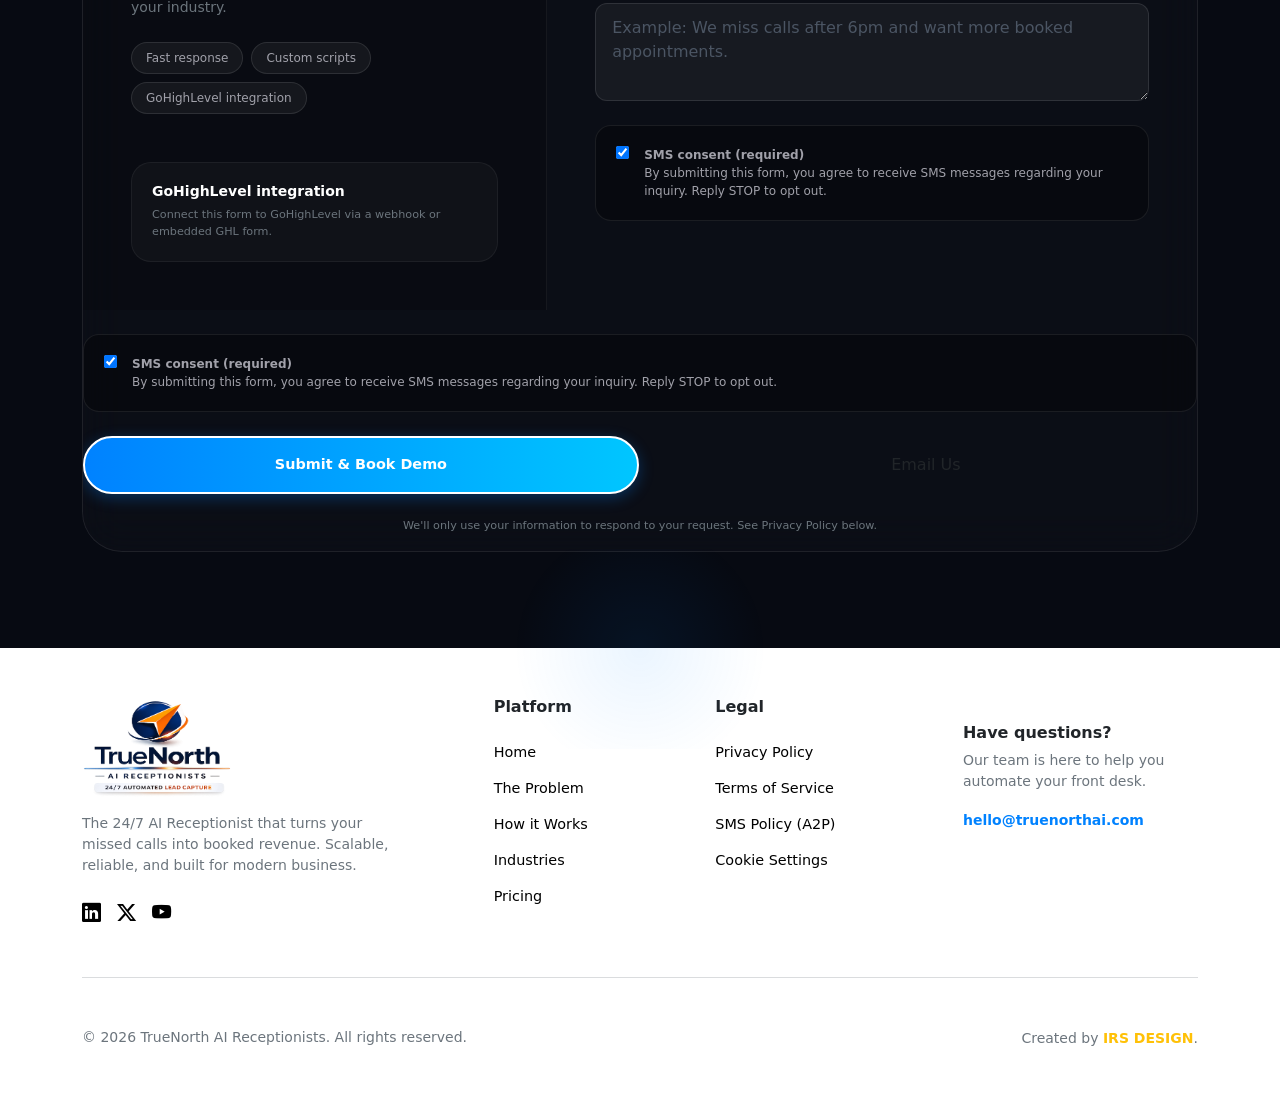
==== commit 8525b28d: "Update print statement from 'Hello' to 'Goodbye'" ====
--- a/index.html
+++ b/index.html
@@ -580,7 +580,7 @@
                                 </div>
 
                                 <div class="col-12 mt-4">
-                                    <div class="consent-box">
+                                    <Enhance the quality of this photo” class="consent-box">
                                         <input type="checkbox" id="sms-check" checked>
                                         <label for="sms-check">
                                             <strong>SMS consent (required)</strong><br>
@@ -589,6 +589,17 @@
                                         </label>
                                     </div>
                                 </div>
+
+                               <div class="col-12 mt-4">
+                                    <Enhance the quality of this photo” class="consent-box">
+                                        <input type="checkbox" id="sms-check" checked>
+                                        <label for="sms-check">
+                                            <strong>SMS consent (required)</strong><br>
+                                            By submitting this form, you agree to receive SMS messages regarding your
+                                            inquiry. Reply STOP to opt out.
+                                        </label>
+                                    </div>
+                               </div>
 
                                 <div class="col-12 d-flex gap-3 mt-4">
                                     <button type="submit" class="btn btn-primary-gradient w-100 py-3">Submit & Book
@@ -701,4 +712,5 @@
     </script>
 </body>
 
-</html>+
+</html>
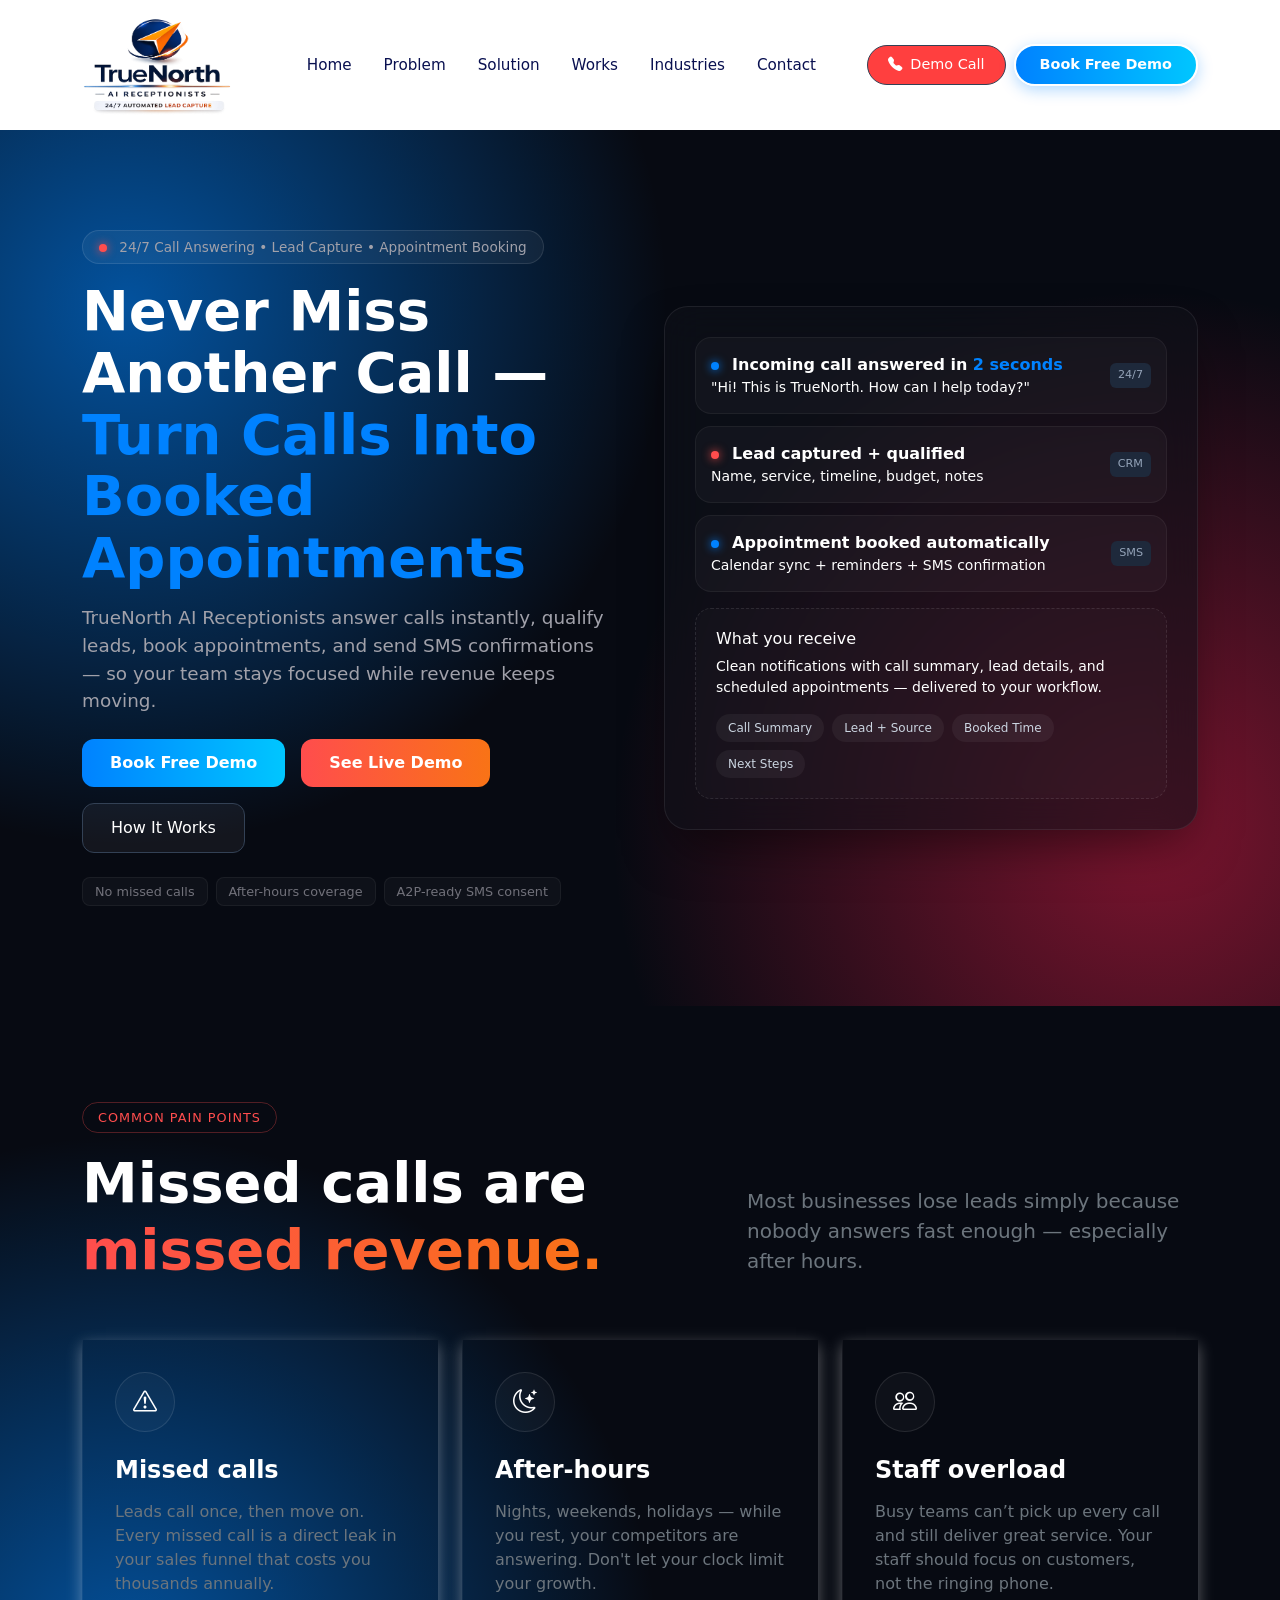
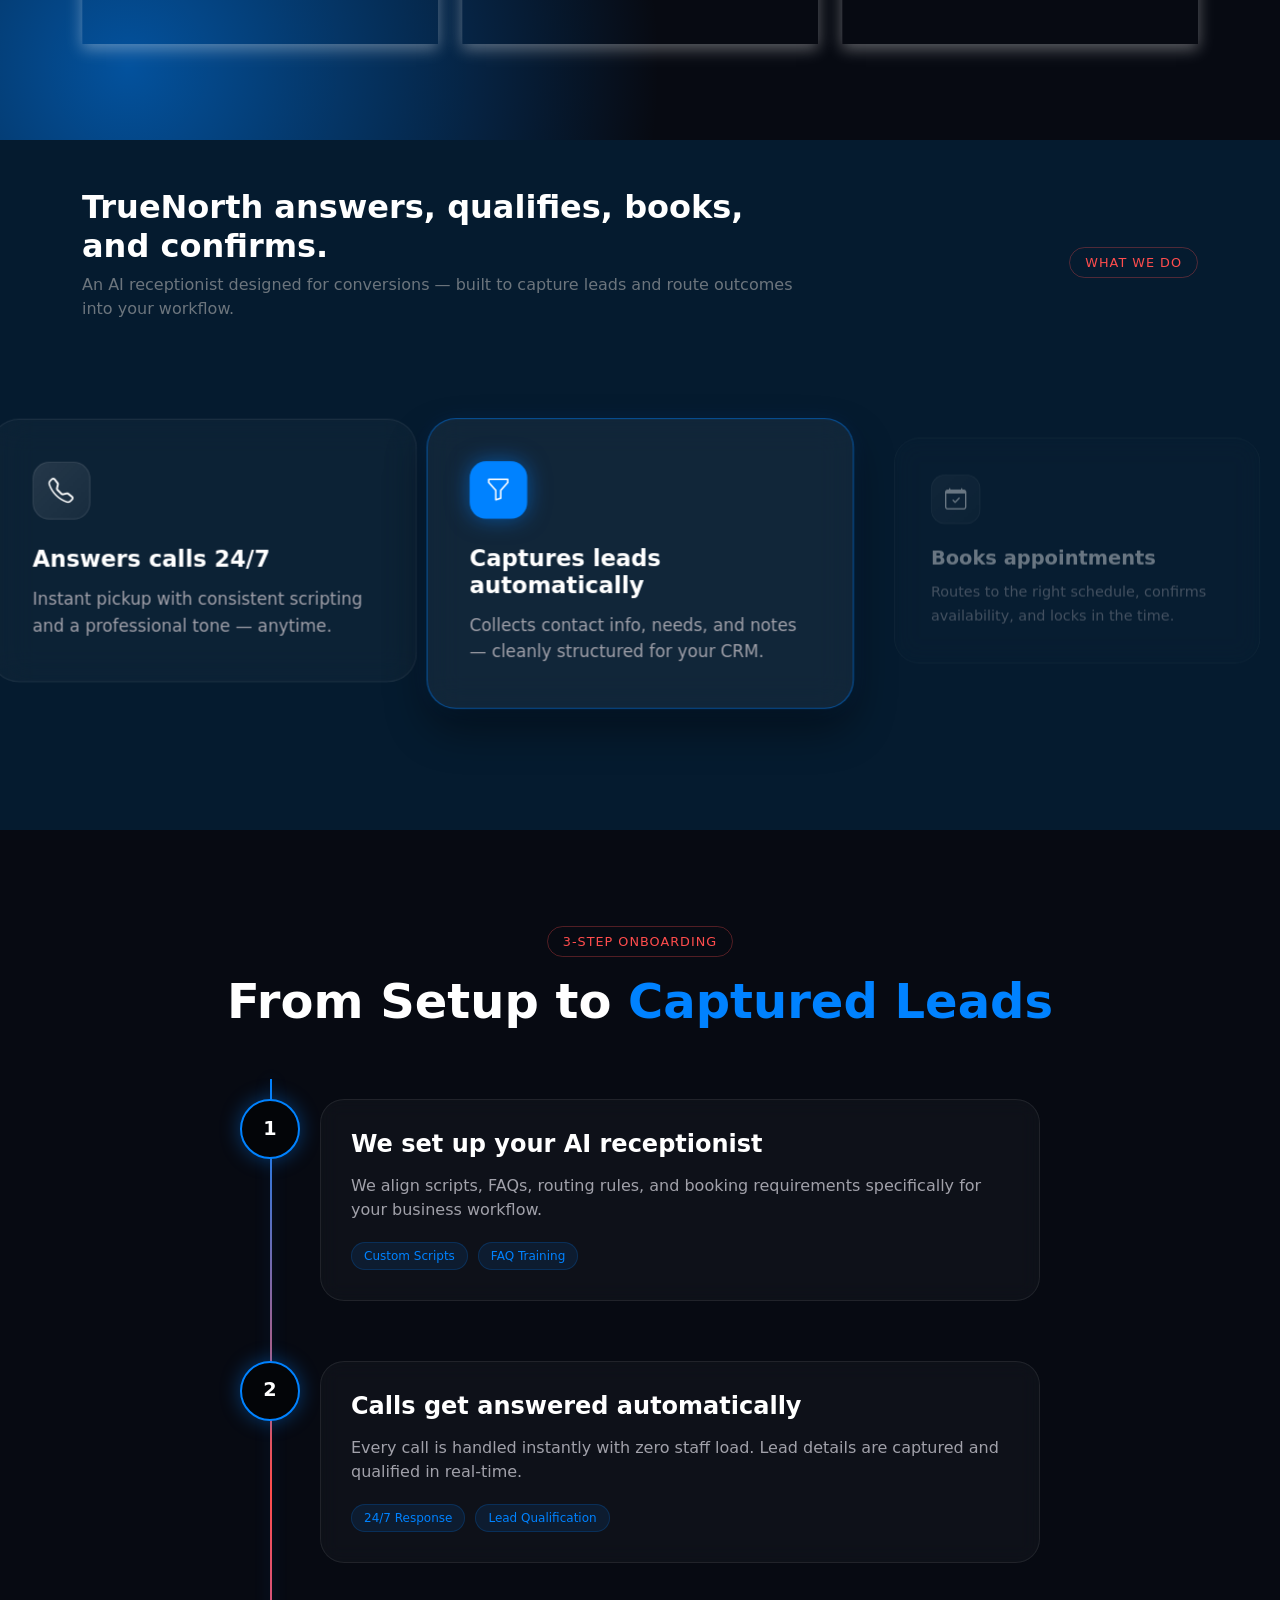
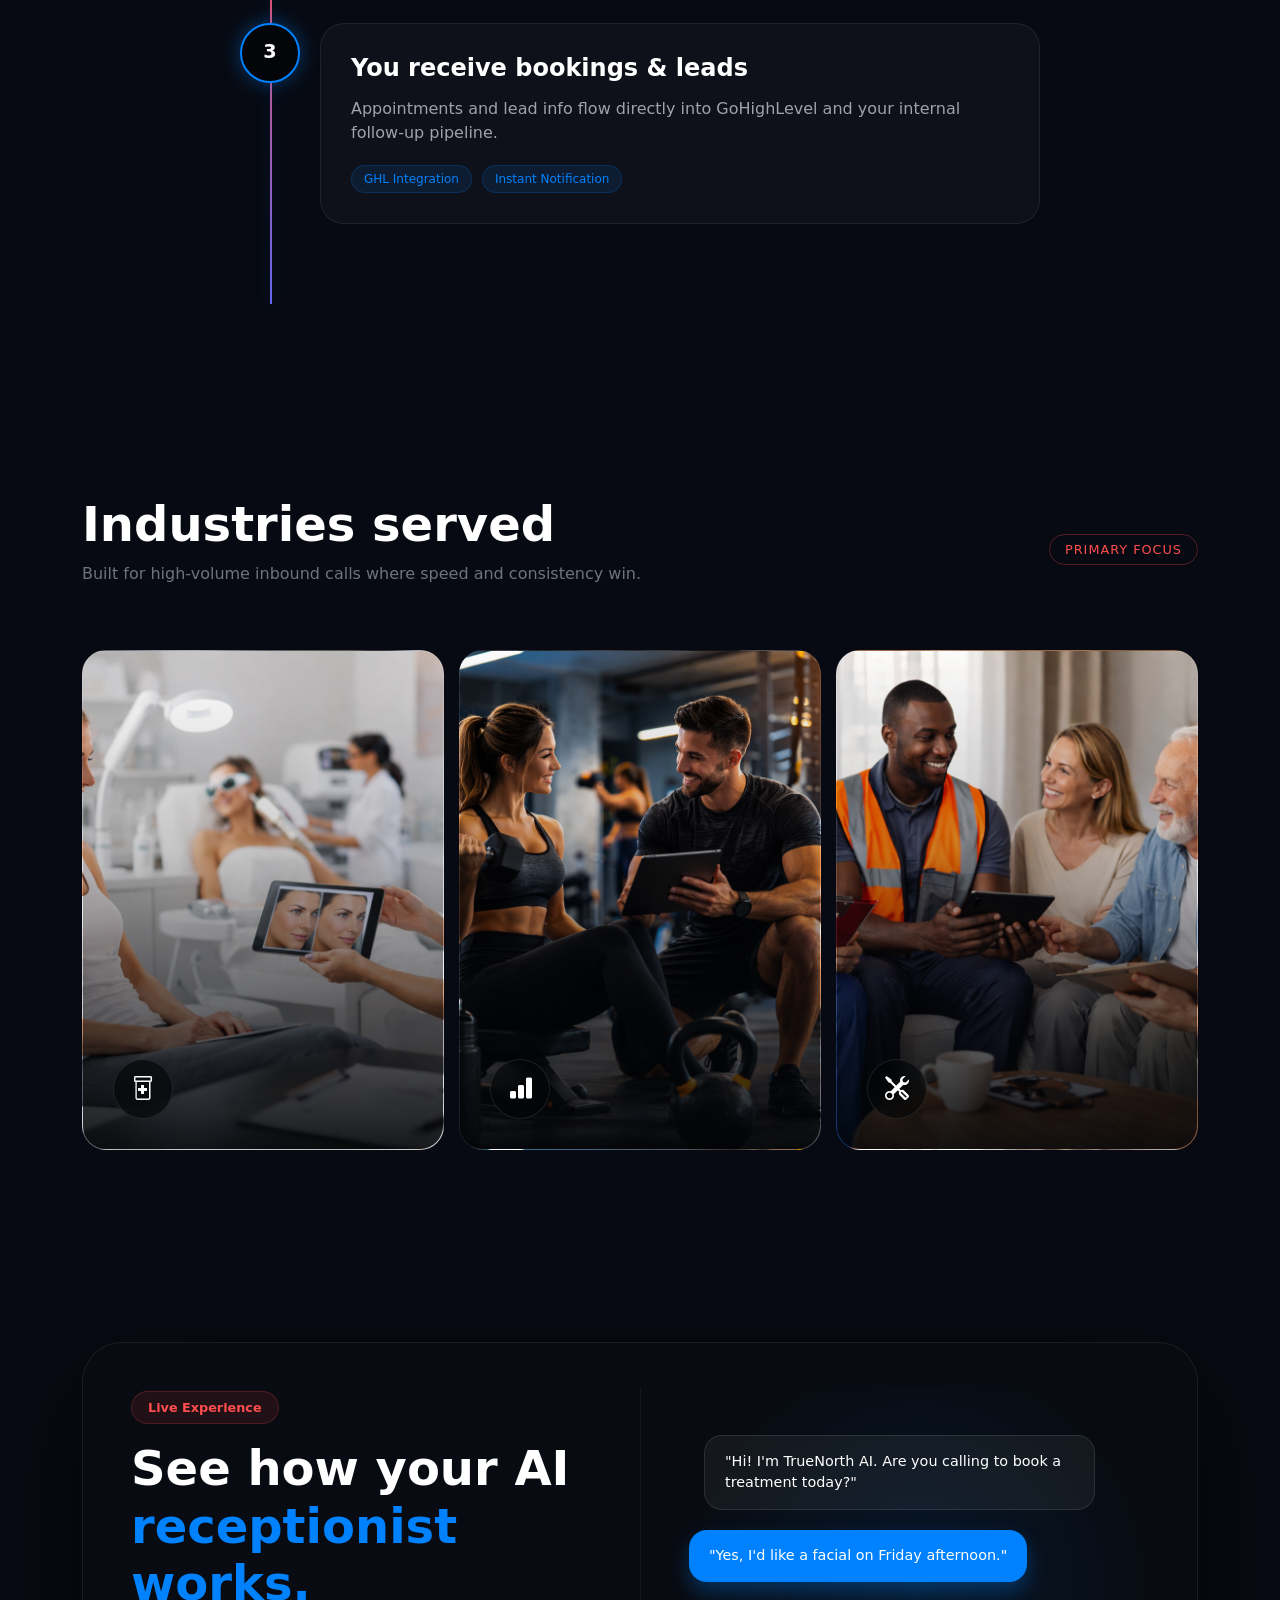
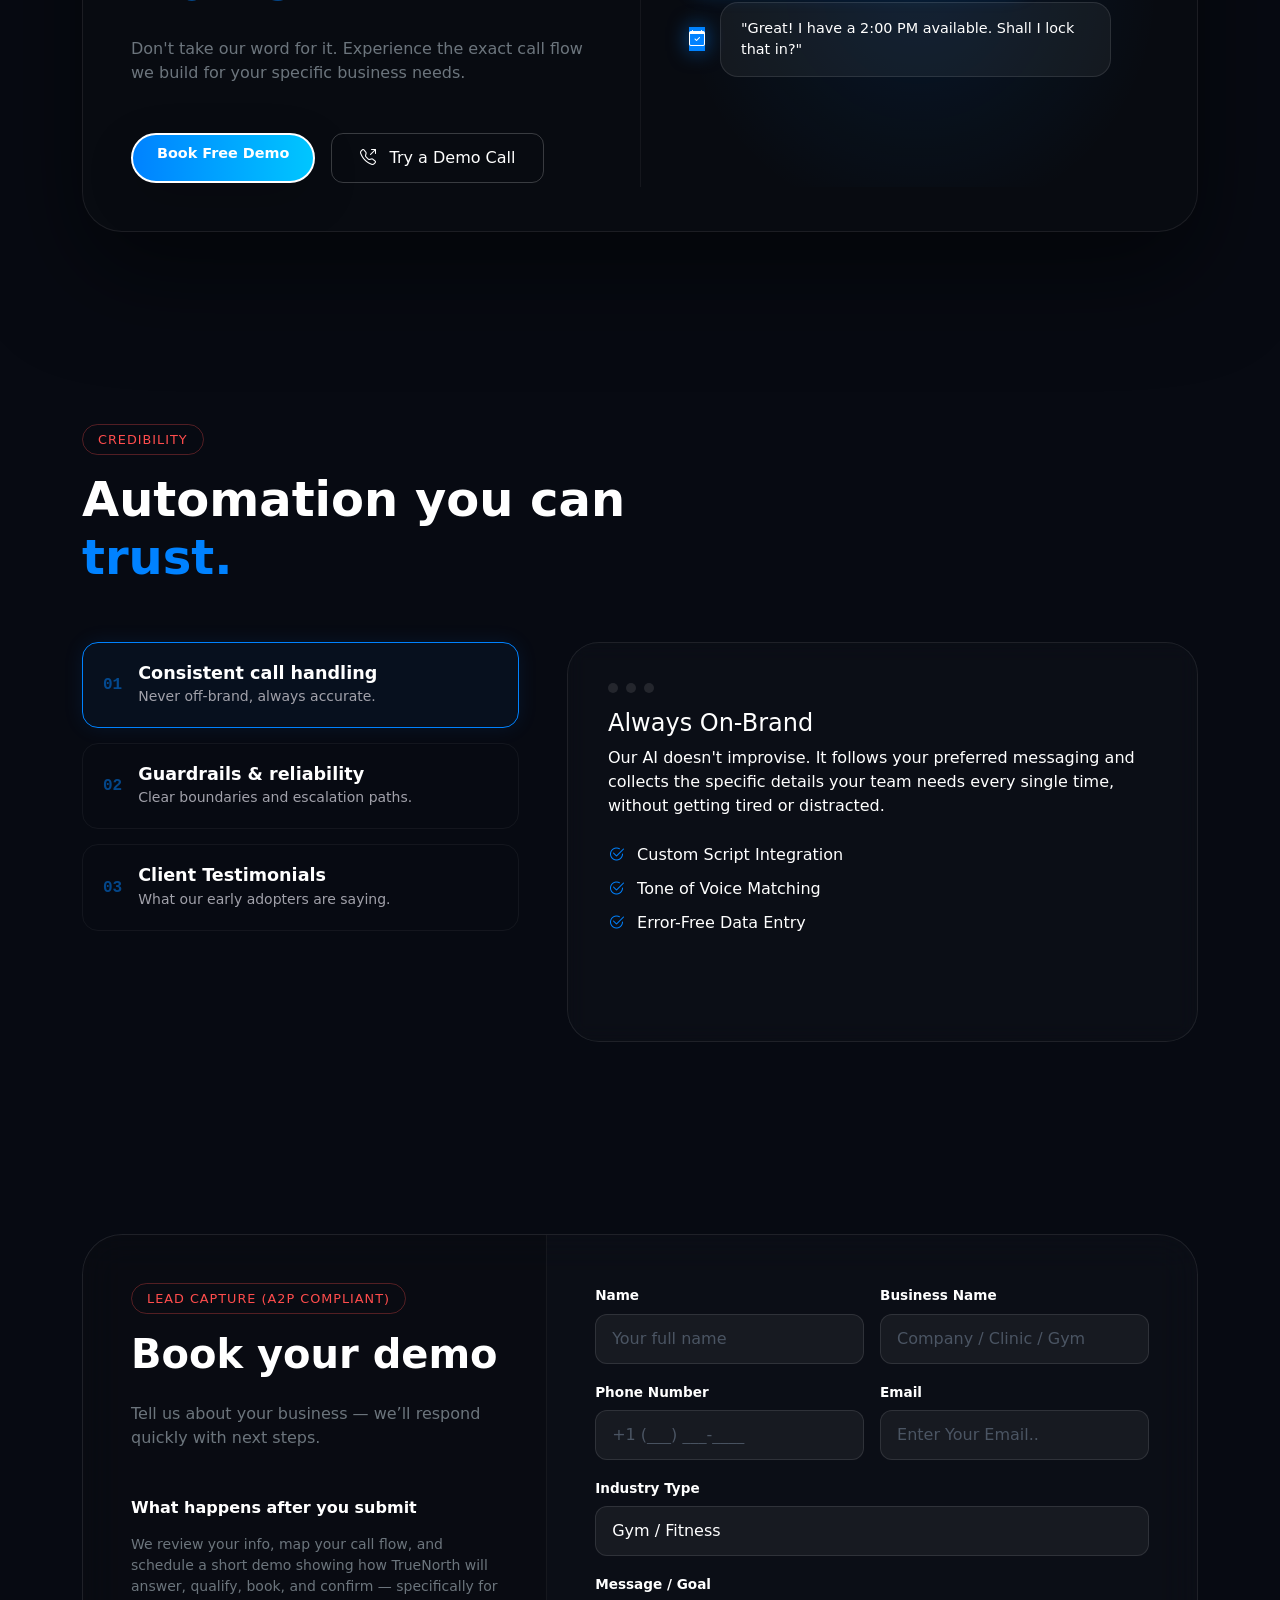
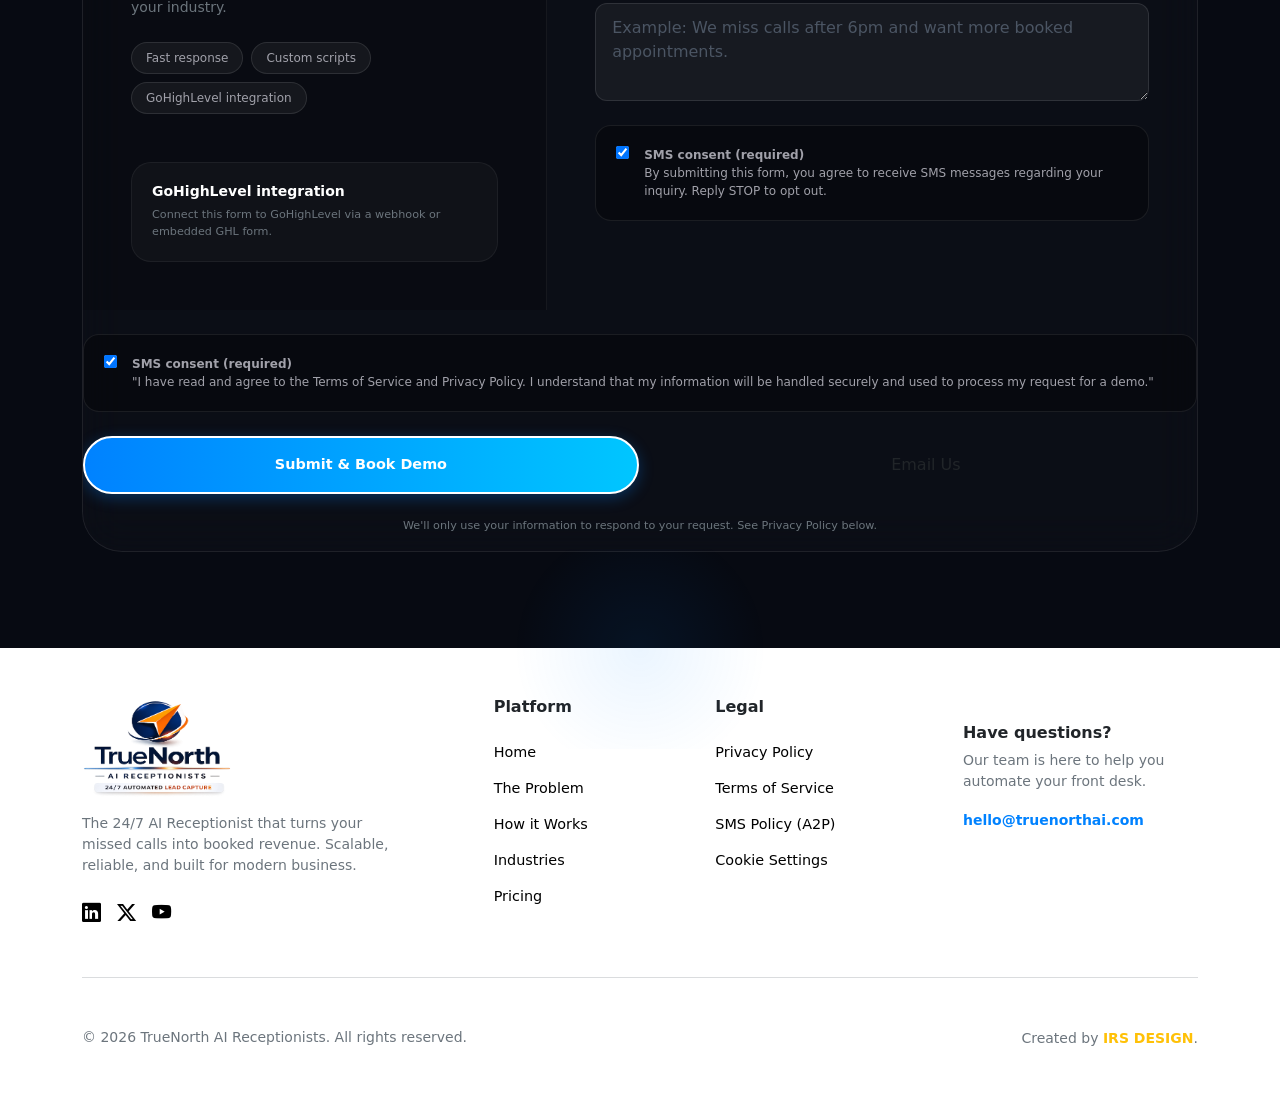
==== commit 8643d619: "Update print statement from 'Hello' to 'Goodbye'" ====
--- a/index.html
+++ b/index.html
@@ -595,8 +595,10 @@
                                         <input type="checkbox" id="sms-check" checked>
                                         <label for="sms-check">
                                             <strong>SMS consent (required)</strong><br>
-                                            By submitting this form, you agree to receive SMS messages regarding your
-                                            inquiry. Reply STOP to opt out.
+                                    "I have read and agree to the Terms of Service and Privacy Policy. 
+                                    I understand that my information will be handled securely and used
+                                    to process my request for a demo."
+
                                         </label>
                                     </div>
                                </div>
@@ -714,3 +716,4 @@
 
 
 </html>
+
